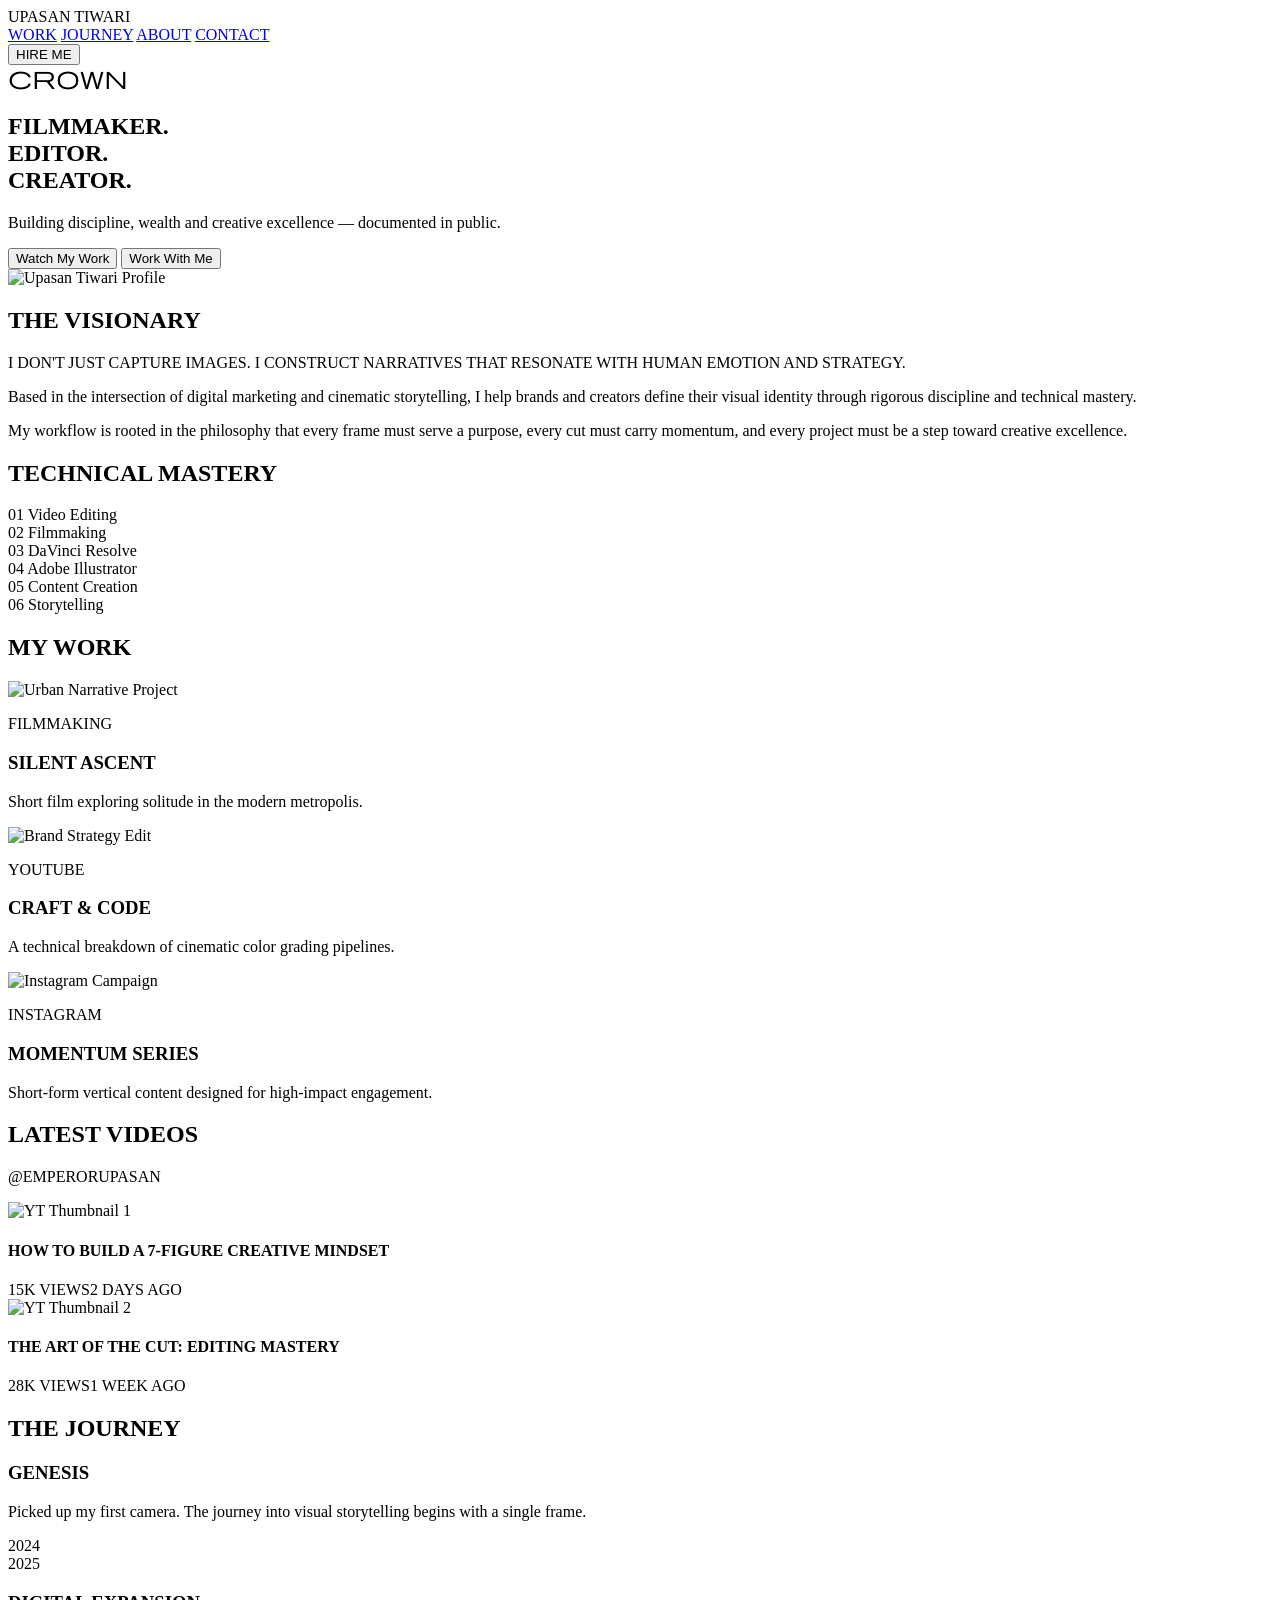
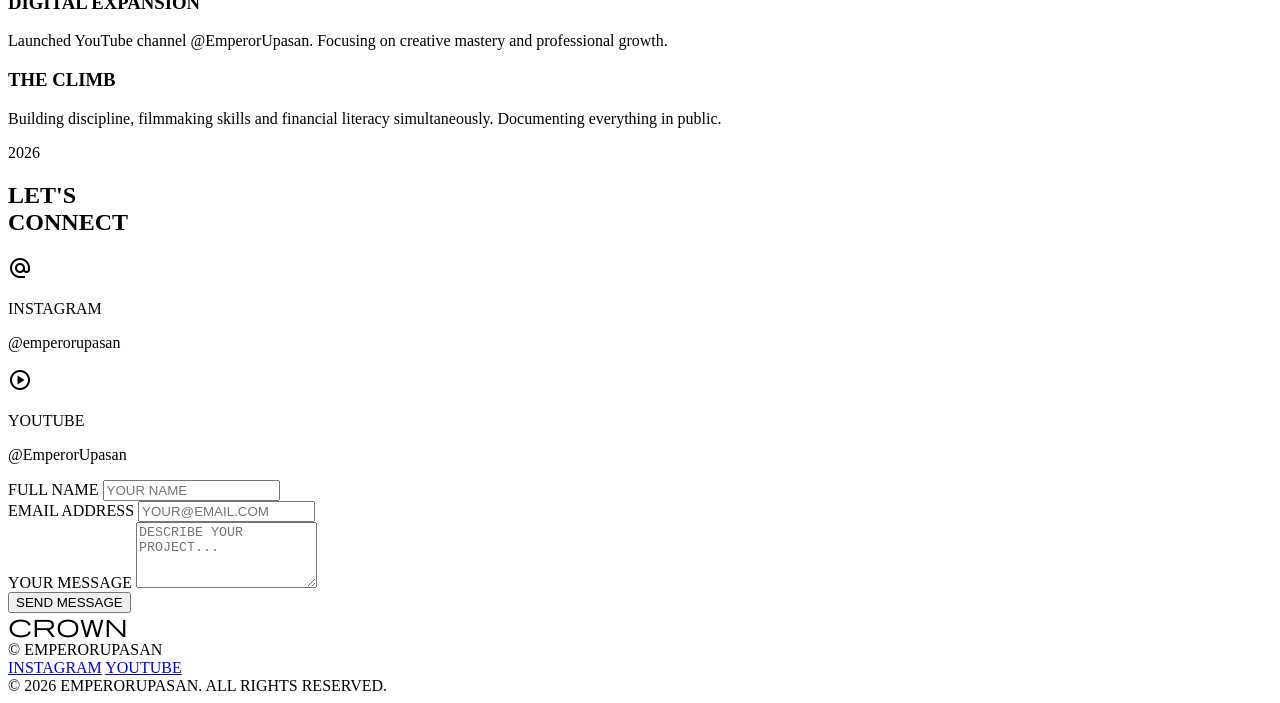
==== index.html @ 1ed73ff6 "Initial commit via Netlify" ====
<!DOCTYPE html>

<html class="dark" lang="en"><head>
<meta charset="utf-8"/>
<meta content="width=device-width, initial-scale=1.0" name="viewport"/>
<title>UPASAN TIWARI | Cinematic Auteur</title>
<script src="https://cdn.tailwindcss.com?plugins=forms,container-queries"></script>
<link href="https://fonts.googleapis.com/css2?family=Epilogue:wght@700;800;900&amp;family=Manrope:wght@300;400;500;700&amp;display=swap" rel="stylesheet"/>
<link href="https://fonts.googleapis.com/css2?family=Material+Symbols+Outlined:wght,FILL@100..700,0..1&amp;display=swap" rel="stylesheet"/>
<script id="tailwind-config">
        tailwind.config = {
          darkMode: "class",
          theme: {
            extend: {
              colors: {
                "surface-container-lowest": "#0e0e0e",
                "on-surface-variant": "#e1bfb9",
                "outline": "#a88a85",
                "tertiary-fixed": "#c0e8ff",
                "on-tertiary-container": "#d3eeff",
                "on-secondary-container": "#fe9f91",
                "background": "#131313",
                "primary-container": "#c0392b",
                "surface-tint": "#ffb4a9",
                "on-background": "#e5e2e1",
                "on-error": "#690005",
                "tertiary-container": "#007296",
                "tertiary": "#80d0f8",
                "on-tertiary-fixed-variant": "#004d66",
                "on-secondary-fixed-variant": "#763229",
                "inverse-surface": "#e5e2e1",
                "on-primary-container": "#ffe5e1",
                "on-secondary-fixed": "#3c0704",
                "on-tertiary": "#003548",
                "surface": "#131313",
                "error": "#ffb4ab",
                "surface-container-low": "#1c1b1b",
                "surface-dim": "#131313",
                "secondary-container": "#79342b",
                "on-primary-fixed-variant": "#8e130c",
                "surface-container-high": "#2a2a2a",
                "surface-variant": "#353534",
                "on-tertiary-fixed": "#001e2b",
                "on-secondary": "#591c15",
                "on-primary": "#690001",
                "outline-variant": "#59413d",
                "tertiary-fixed-dim": "#80d0f8",
                "primary-fixed": "#ffdad5",
                "inverse-primary": "#b02d21",
                "inverse-on-surface": "#313030",
                "primary-fixed-dim": "#ffb4a9",
                "primary": "#ffb4a9",
                "surface-container-highest": "#353534",
                "on-primary-fixed": "#410000",
                "surface-container": "#201f1f",
                "on-surface": "#e5e2e1",
                "error-container": "#93000a",
                "on-error-container": "#ffdad6",
                "surface-bright": "#3a3939",
                "secondary": "#ffb4a9",
                "secondary-fixed": "#ffdad5",
                "secondary-fixed-dim": "#ffb4a9"
              },
              fontFamily: {
                "headline": ["Epilogue"],
                "body": ["Manrope"],
                "label": ["Manrope"]
              },
              borderRadius: {"DEFAULT": "0px", "lg": "0px", "xl": "0px", "full": "9999px"},
            },
          },
        }
    </script>
<style>
        .material-symbols-outlined {
            font-variation-settings: 'FILL' 0, 'wght' 400, 'GRAD' 0, 'opsz' 24;
        }
        .no-scrollbar::-webkit-scrollbar { display: none; }
        .no-scrollbar { -ms-overflow-style: none; scrollbar-width: none; }
        .text-glow { text-shadow: 0 0 15px rgba(192, 57, 43, 0.4); }
    </style>
</head>
<body class="bg-surface-container-lowest text-on-surface font-body selection:bg-primary-container selection:text-white">
<nav class="fixed top-0 w-full z-50 flex justify-between items-center px-6 md:px-12 py-6 bg-[#0e0e0e]/80 backdrop-blur-md">
<div class="text-2xl font-black tracking-tighter text-white uppercase font-headline">UPASAN TIWARI</div>
<div class="hidden md:flex gap-10 items-center">
<a class="text-white text-xs font-bold uppercase tracking-widest hover:text-[#c0392b] transition-colors duration-300" href="#work">WORK</a>
<a class="text-white/60 text-xs font-bold uppercase tracking-widest hover:text-[#c0392b] transition-colors duration-300" href="#journey">JOURNEY</a>
<a class="text-white/60 text-xs font-bold uppercase tracking-widest hover:text-[#c0392b] transition-colors duration-300" href="#about">ABOUT</a>
<a class="text-white/60 text-xs font-bold uppercase tracking-widest hover:text-[#c0392b] transition-colors duration-300" href="#contact">CONTACT</a>
</div>
<button class="bg-[#c0392b] text-white px-8 py-3 text-xs font-bold uppercase tracking-widest hover:bg-[#8e130c] transition-all duration-300">
            HIRE ME
        </button>
</nav>
<main class="relative overflow-hidden">
<section class="relative min-h-screen flex flex-col justify-center items-start px-6 md:px-12 pt-24 overflow-hidden">
<div class="absolute top-1/2 right-0 -translate-y-1/2 opacity-[0.03] select-none pointer-events-none transform translate-x-1/4">
<span class="material-symbols-outlined text-[600px]" style="font-variation-settings: 'FILL' 1;">crown</span>
</div>
<div class="grid md:grid-cols-12 w-full items-center gap-12 z-10">
<div class="md:col-span-7">
<h1 class="font-headline text-6xl md:text-9xl font-black leading-none tracking-[-0.04em] mb-4">
                        FILMMAKER.<br/>EDITOR.<br/><span class="relative inline-block">CREATOR.<span class="absolute bottom-2 left-0 w-full h-3 md:h-6 bg-primary-container -z-10"></span></span>
</h1>
<p class="text-lg md:text-2xl font-light text-on-surface-variant max-w-xl mb-12 leading-relaxed">
                        Building discipline, wealth and creative excellence — documented in public.
                    </p>
<div class="flex flex-col sm:flex-row gap-6">
<button class="bg-primary-container text-white px-10 py-5 text-sm font-bold uppercase tracking-[0.2em] hover:bg-[#8e130c] transition-all duration-300">
                            Watch My Work
                        </button>
<button class="border border-white/20 text-white px-10 py-5 text-sm font-bold uppercase tracking-[0.2em] hover:bg-white hover:text-black transition-all duration-300">
                            Work With Me
                        </button>
</div>
</div>
<div class="md:col-span-5 relative aspect-[4/5] bg-surface-container-low overflow-hidden">
<img alt="Upasan Tiwari Profile" class="w-full h-full object-cover grayscale hover:grayscale-0 transition-all duration-700" src="https://lh3.googleusercontent.com/aida-public/[base64]"/>
</div>
</div>
</section>
<section class="py-32 px-6 md:px-12 bg-surface" id="about">
<div class="grid md:grid-cols-12 gap-16 md:gap-32">
<div class="md:col-span-6">
<h2 class="font-headline text-sm tracking-[0.3em] text-primary-container mb-8">THE VISIONARY</h2>
<p class="font-headline text-3xl md:text-5xl leading-tight mb-8">
                        I DON'T JUST CAPTURE IMAGES. I CONSTRUCT NARRATIVES THAT RESONATE WITH HUMAN EMOTION AND STRATEGY.
                    </p>
<div class="space-y-6 text-on-surface-variant leading-relaxed text-lg max-w-xl">
<p>Based in the intersection of digital marketing and cinematic storytelling, I help brands and creators define their visual identity through rigorous discipline and technical mastery.</p>
<p>My workflow is rooted in the philosophy that every frame must serve a purpose, every cut must carry momentum, and every project must be a step toward creative excellence.</p>
</div>
</div>
<div class="md:col-span-6 space-y-4">
<h2 class="font-headline text-sm tracking-[0.3em] text-primary-container mb-8">TECHNICAL MASTERY</h2>
<div class="grid grid-cols-1 gap-2">
<div class="flex items-center gap-6 py-6 border-b border-white/5 group">
<span class="font-headline text-2xl text-white/20 group-hover:text-primary-container transition-colors">01</span>
<span class="font-headline text-xl md:text-3xl uppercase tracking-wider group-hover:translate-x-4 transition-transform">Video Editing</span>
</div>
<div class="flex items-center gap-6 py-6 border-b border-white/5 group">
<span class="font-headline text-2xl text-white/20 group-hover:text-primary-container transition-colors">02</span>
<span class="font-headline text-xl md:text-3xl uppercase tracking-wider group-hover:translate-x-4 transition-transform">Filmmaking</span>
</div>
<div class="flex items-center gap-6 py-6 border-b border-white/5 group">
<span class="font-headline text-2xl text-white/20 group-hover:text-primary-container transition-colors">03</span>
<span class="font-headline text-xl md:text-3xl uppercase tracking-wider group-hover:translate-x-4 transition-transform">DaVinci Resolve</span>
</div>
<div class="flex items-center gap-6 py-6 border-b border-white/5 group">
<span class="font-headline text-2xl text-white/20 group-hover:text-primary-container transition-colors">04</span>
<span class="font-headline text-xl md:text-3xl uppercase tracking-wider group-hover:translate-x-4 transition-transform">Adobe Illustrator</span>
</div>
<div class="flex items-center gap-6 py-6 border-b border-white/5 group">
<span class="font-headline text-2xl text-white/20 group-hover:text-primary-container transition-colors">05</span>
<span class="font-headline text-xl md:text-3xl uppercase tracking-wider group-hover:translate-x-4 transition-transform">Content Creation</span>
</div>
<div class="flex items-center gap-6 py-6 border-b border-white/5 group">
<span class="font-headline text-2xl text-white/20 group-hover:text-primary-container transition-colors">06</span>
<span class="font-headline text-xl md:text-3xl uppercase tracking-wider group-hover:translate-x-4 transition-transform">Storytelling</span>
</div>
</div>
</div>
</div>
</section>
<section class="py-32 px-6 md:px-12 bg-surface-container-lowest" id="work">
<div class="flex justify-between items-end mb-20">
<h2 class="font-headline text-6xl md:text-8xl font-black tracking-tighter">MY WORK</h2>
</div>
<div class="grid md:grid-cols-2 lg:grid-cols-3 gap-12">
<div class="group cursor-pointer">
<div class="aspect-video bg-surface-container overflow-hidden mb-8">
<img alt="Urban Narrative Project" class="w-full h-full object-cover group-hover:scale-110 transition-transform duration-700 opacity-60 group-hover:opacity-100 grayscale group-hover:grayscale-0" src="https://lh3.googleusercontent.com/aida-public/[base64]"/>
</div>
<div class="space-y-2">
<p class="font-headline text-xs tracking-widest text-primary-container">FILMMAKING</p>
<h3 class="font-headline text-3xl group-hover:text-white transition-colors">SILENT ASCENT</h3>
<p class="text-on-surface-variant text-sm font-light">Short film exploring solitude in the modern metropolis.</p>
</div>
</div>
<div class="group cursor-pointer">
<div class="aspect-video bg-surface-container overflow-hidden mb-8">
<img alt="Brand Strategy Edit" class="w-full h-full object-cover group-hover:scale-110 transition-transform duration-700 opacity-60 group-hover:opacity-100 grayscale group-hover:grayscale-0" src="https://lh3.googleusercontent.com/aida-public/[base64]"/>
</div>
<div class="space-y-2">
<p class="font-headline text-xs tracking-widest text-primary-container">YOUTUBE</p>
<h3 class="font-headline text-3xl group-hover:text-white transition-colors">CRAFT &amp; CODE</h3>
<p class="text-on-surface-variant text-sm font-light">A technical breakdown of cinematic color grading pipelines.</p>
</div>
</div>
<div class="group cursor-pointer">
<div class="aspect-video bg-surface-container overflow-hidden mb-8">
<img alt="Instagram Campaign" class="w-full h-full object-cover group-hover:scale-110 transition-transform duration-700 opacity-60 group-hover:opacity-100 grayscale group-hover:grayscale-0" src="https://lh3.googleusercontent.com/aida-public/[base64]"/>
</div>
<div class="space-y-2">
<p class="font-headline text-xs tracking-widest text-primary-container">INSTAGRAM</p>
<h3 class="font-headline text-3xl group-hover:text-white transition-colors">MOMENTUM SERIES</h3>
<p class="text-on-surface-variant text-sm font-light">Short-form vertical content designed for high-impact engagement.</p>
</div>
</div>
</div>
</section>
<section class="py-32 px-6 md:px-12 bg-surface-container-low">
<div class="mb-16">
<h2 class="font-headline text-5xl font-black mb-4">LATEST VIDEOS</h2>
<p class="text-primary-container tracking-[0.2em] font-bold text-xs">@EMPERORUPASAN</p>
</div>
<div class="grid md:grid-cols-2 gap-8">
<div class="bg-surface-container-lowest p-8 flex flex-col md:flex-row gap-8 hover:bg-surface-container-high transition-colors group">
<div class="w-full md:w-1/2 aspect-video bg-surface overflow-hidden">
<img alt="YT Thumbnail 1" class="w-full h-full object-cover opacity-80 group-hover:opacity-100 transition-opacity" src="https://lh3.googleusercontent.com/aida-public/[base64]"/>
</div>
<div class="w-full md:w-1/2 flex flex-col justify-center">
<h4 class="font-headline text-2xl mb-4 leading-tight group-hover:text-primary-container transition-colors">HOW TO BUILD A 7-FIGURE CREATIVE MINDSET</h4>
<div class="flex items-center gap-4 text-xs font-bold text-white/40 uppercase tracking-widest">
<span>15K VIEWS</span><span class="w-1 h-1 bg-primary-container"></span><span>2 DAYS AGO</span>
</div>
</div>
</div>
<div class="bg-surface-container-lowest p-8 flex flex-col md:flex-row gap-8 hover:bg-surface-container-high transition-colors group">
<div class="w-full md:w-1/2 aspect-video bg-surface overflow-hidden">
<img alt="YT Thumbnail 2" class="w-full h-full object-cover opacity-80 group-hover:opacity-100 transition-opacity" src="https://lh3.googleusercontent.com/aida-public/[base64]"/>
</div>
<div class="w-full md:w-1/2 flex flex-col justify-center">
<h4 class="font-headline text-2xl mb-4 leading-tight group-hover:text-primary-container transition-colors">THE ART OF THE CUT: EDITING MASTERY</h4>
<div class="flex items-center gap-4 text-xs font-bold text-white/40 uppercase tracking-widest">
<span>28K VIEWS</span><span class="w-1 h-1 bg-primary-container"></span><span>1 WEEK AGO</span>
</div>
</div>
</div>
</div>
</section>
<section class="py-32 px-6 md:px-12 bg-surface" id="journey">
<h2 class="font-headline text-5xl md:text-7xl font-black mb-24 text-center">THE JOURNEY</h2>
<div class="relative max-w-4xl mx-auto">
<div class="absolute left-1/2 top-0 bottom-0 w-px bg-white/10 hidden md:block"></div>
<div class="space-y-32">
<div class="relative flex flex-col md:flex-row items-center md:justify-between w-full">
<div class="md:w-[45%] text-right hidden md:block">
<h3 class="font-headline text-3xl mb-2">GENESIS</h3>
<p class="text-on-surface-variant text-sm">Picked up my first camera. The journey into visual storytelling begins with a single frame.</p>
</div>
<div class="z-10 w-4 h-4 bg-primary-container md:absolute md:left-1/2 md:-translate-x-1/2 mb-8 md:mb-0"></div>
<div class="md:w-[45%]">
<span class="font-headline text-6xl text-white/10 block">2024</span>
</div>
</div>
<div class="relative flex flex-col md:flex-row items-center md:justify-between w-full">
<div class="md:w-[45%] text-right">
<span class="font-headline text-6xl text-white/10 block">2025</span>
</div>
<div class="z-10 w-4 h-4 bg-primary-container md:absolute md:left-1/2 md:-translate-x-1/2 mb-8 md:mb-0"></div>
<div class="md:w-[45%] hidden md:block">
<h3 class="font-headline text-3xl mb-2">DIGITAL EXPANSION</h3>
<p class="text-on-surface-variant text-sm">Launched YouTube channel @EmperorUpasan. Focusing on creative mastery and professional growth.</p>
</div>
</div>
<div class="relative flex flex-col md:flex-row items-center md:justify-between w-full">
<div class="md:w-[45%] text-right hidden md:block">
<h3 class="font-headline text-3xl mb-2">THE CLIMB</h3>
<p class="text-on-surface-variant text-sm">Building discipline, filmmaking skills and financial literacy simultaneously. Documenting everything in public.</p>
</div>
<div class="z-10 w-4 h-4 bg-primary-container md:absolute md:left-1/2 md:-translate-x-1/2 mb-8 md:mb-0"></div>
<div class="md:w-[45%]">
<span class="font-headline text-6xl text-white/10 block">2026</span>
</div>
</div>
</div>
</div>
</section>
<section class="py-32 px-6 md:px-12 bg-surface-container-lowest" id="contact">
<div class="grid md:grid-cols-2 gap-24 items-start">
<div>
<h2 class="font-headline text-5xl md:text-7xl font-black mb-12">LET'S<br/>CONNECT</h2>
<div class="space-y-8">
<div class="flex items-center gap-6">
<span class="material-symbols-outlined text-primary-container text-4xl">alternate_email</span>
<div>
<p class="text-xs font-bold text-white/40 uppercase tracking-[0.2em]">INSTAGRAM</p>
<p class="text-xl font-headline">@emperorupasan</p>
</div>
</div>
<div class="flex items-center gap-6">
<span class="material-symbols-outlined text-primary-container text-4xl">play_circle</span>
<div>
<p class="text-xs font-bold text-white/40 uppercase tracking-[0.2em]">YOUTUBE</p>
<p class="text-xl font-headline">@EmperorUpasan</p>
</div>
</div>
</div>
</div>
<div class="bg-surface-container-low p-12">
<form class="space-y-12">
<div class="group">
<label class="block text-xs font-bold text-white/40 uppercase tracking-[0.3em] mb-4">FULL NAME</label>
<input class="w-full bg-transparent border-0 border-b border-outline-variant focus:ring-0 focus:border-primary-container transition-all py-2 placeholder-white/10 text-xl font-headline" placeholder="YOUR NAME" type="text"/>
</div>
<div class="group">
<label class="block text-xs font-bold text-white/40 uppercase tracking-[0.3em] mb-4">EMAIL ADDRESS</label>
<input class="w-full bg-transparent border-0 border-b border-outline-variant focus:ring-0 focus:border-primary-container transition-all py-2 placeholder-white/10 text-xl font-headline" placeholder="YOUR@EMAIL.COM" type="email"/>
</div>
<div class="group">
<label class="block text-xs font-bold text-white/40 uppercase tracking-[0.3em] mb-4">YOUR MESSAGE</label>
<textarea class="w-full bg-transparent border-0 border-b border-outline-variant focus:ring-0 focus:border-primary-container transition-all py-2 placeholder-white/10 text-xl font-headline resize-none" placeholder="DESCRIBE YOUR PROJECT..." rows="4"></textarea>
</div>
<button class="w-full bg-primary-container text-white py-6 text-sm font-bold uppercase tracking-[0.3em] hover:bg-[#8e130c] transition-all">
                            SEND MESSAGE
                        </button>
</form>
</div>
</div>
</section>
</main>
<footer class="w-full py-16 px-6 md:px-12 flex flex-col md:flex-row justify-between items-center gap-8 bg-[#0e0e0e] border-t border-white/5">
<div class="flex items-center gap-3">
<span class="material-symbols-outlined text-white" style="font-variation-settings: 'FILL' 1;">crown</span>
<div class="text-lg font-bold text-white font-headline">© EMPERORUPASAN</div>
</div>
<div class="flex gap-10">
<a class="text-white/40 text-xs font-bold uppercase tracking-[10%] hover:text-[#c0392b] transition-all duration-300" href="https://instagram.com/emperorupasan">INSTAGRAM</a>
<a class="text-white/40 text-xs font-bold uppercase tracking-[10%] hover:text-[#c0392b] transition-all duration-300" href="https://youtube.com/@EmperorUpasan">YOUTUBE</a>
</div>
<div class="text-white/20 text-[10px] uppercase tracking-[0.3em] font-medium text-center md:text-right">
            © 2026 EMPERORUPASAN. ALL RIGHTS RESERVED.
        </div>
</footer>
</body></html>
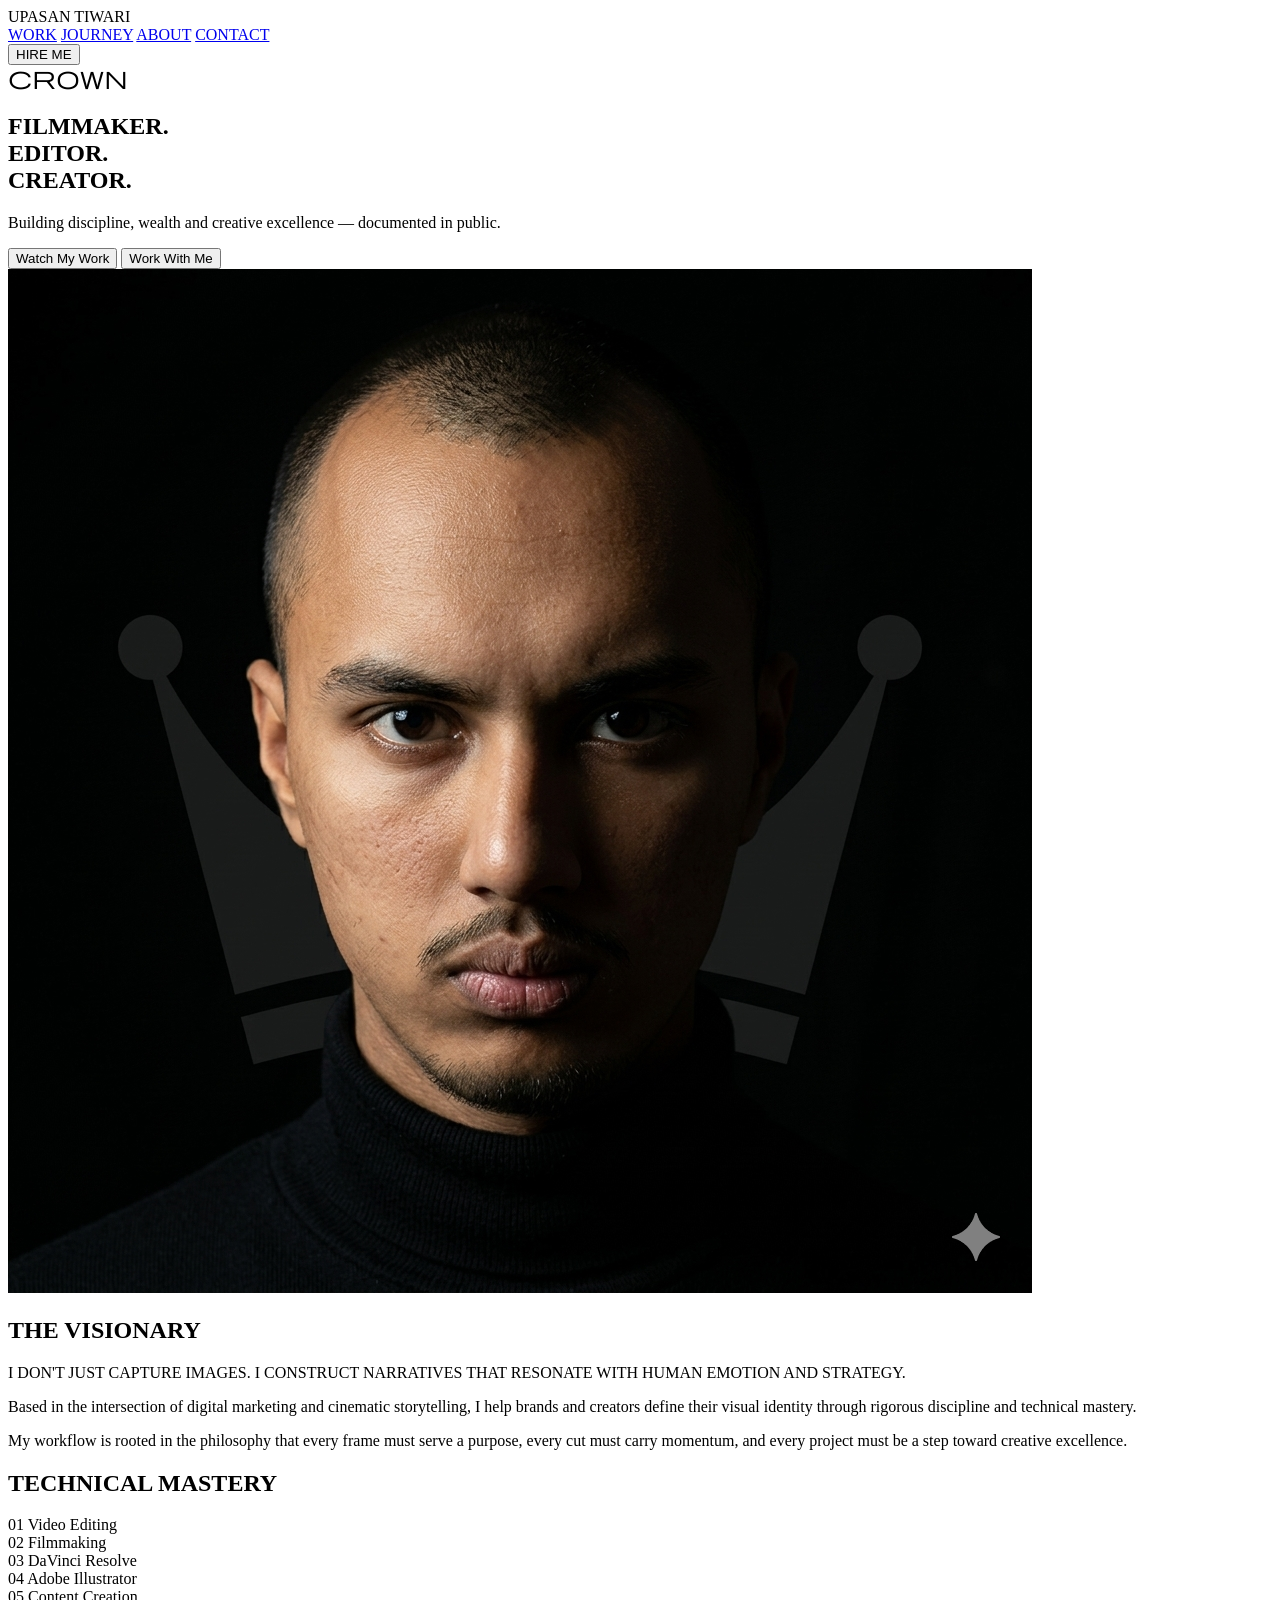
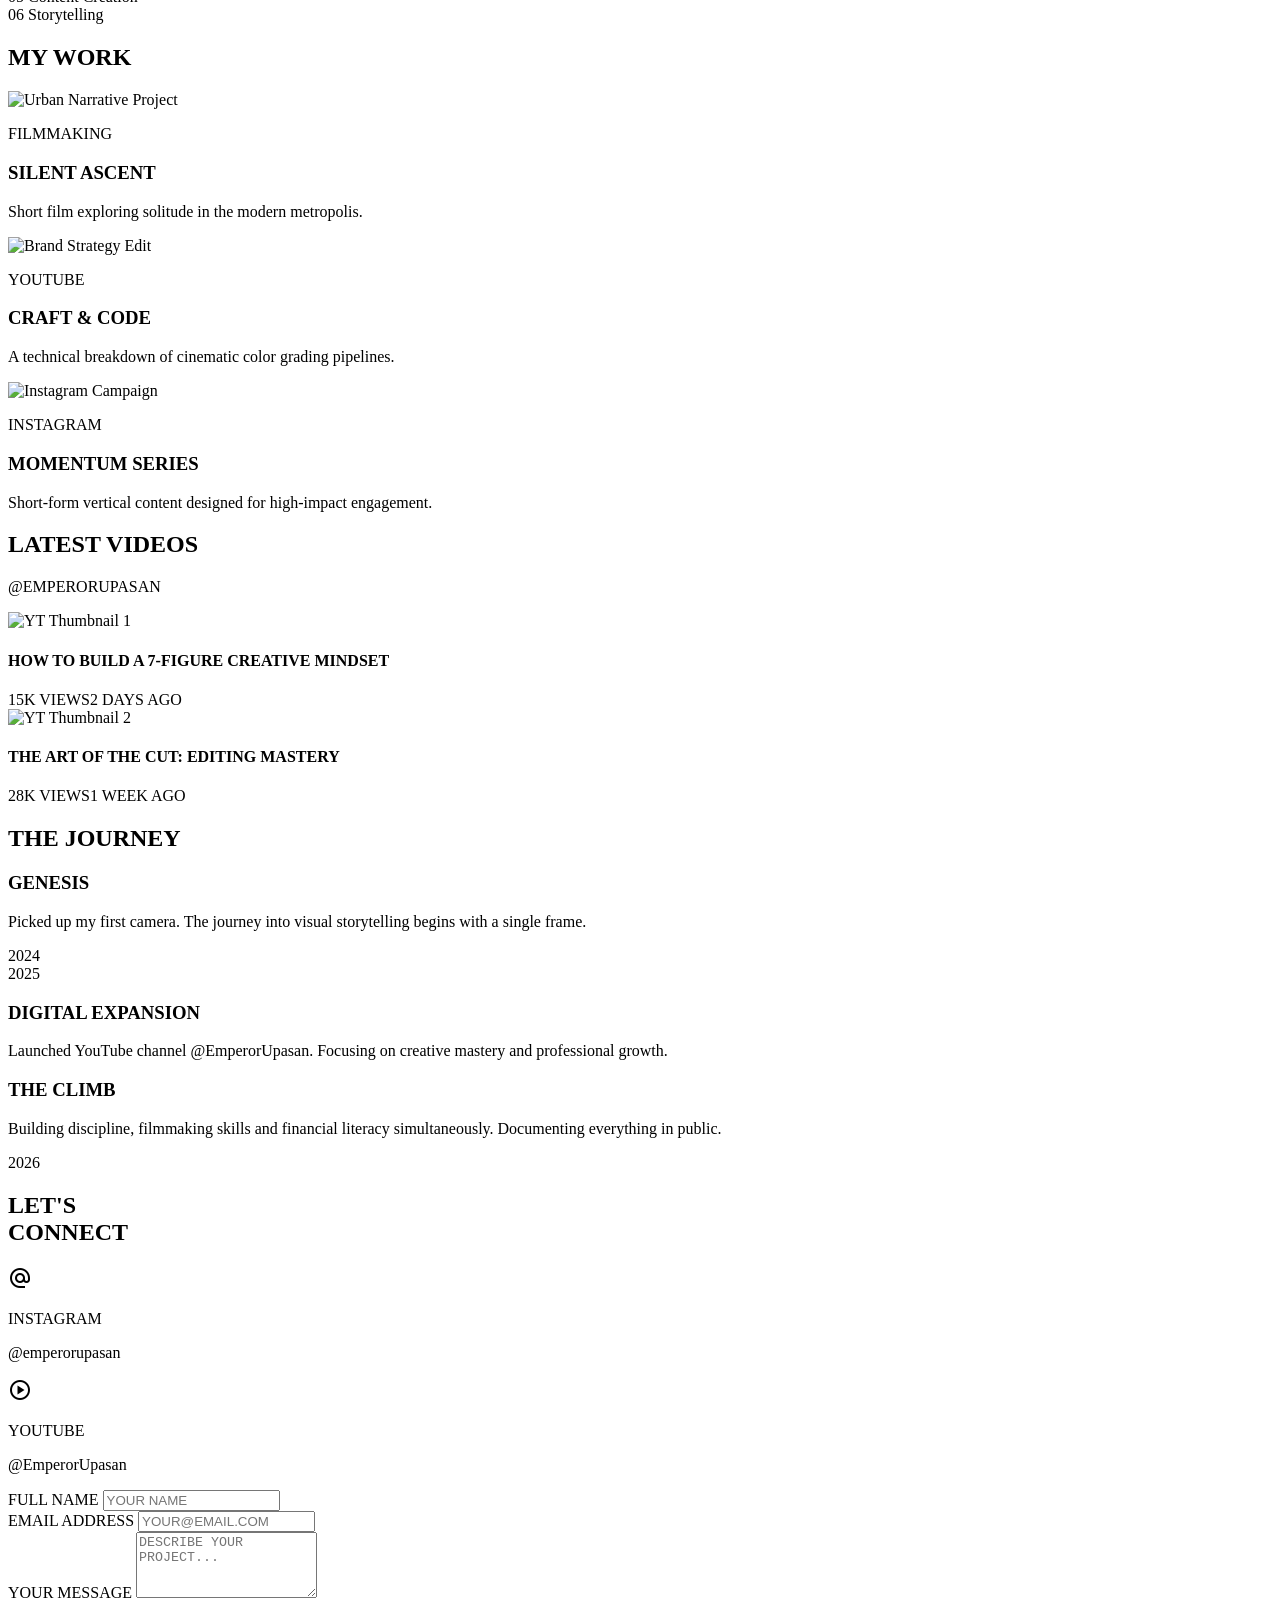
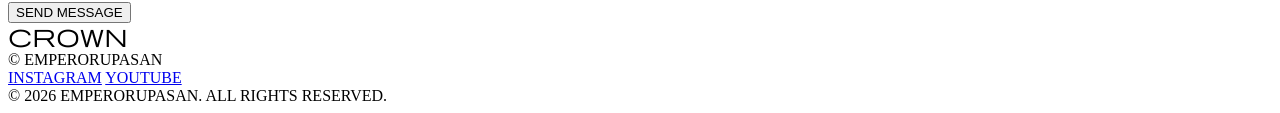
==== commit f8be571e: "Update profile image source in index.html Replaced profile image source with a local file." ====
--- a/index.html
+++ b/index.html
@@ -3,7 +3,7 @@
 <html class="dark" lang="en"><head>
 <meta charset="utf-8"/>
 <meta content="width=device-width, initial-scale=1.0" name="viewport"/>
-<title>UPASAN TIWARI | Cinematic Auteur</title>
+<title>Emperor Upasan</title>
 <script src="https://cdn.tailwindcss.com?plugins=forms,container-queries"></script>
 <link href="https://fonts.googleapis.com/css2?family=Epilogue:wght@700;800;900&amp;family=Manrope:wght@300;400;500;700&amp;display=swap" rel="stylesheet"/>
 <link href="https://fonts.googleapis.com/css2?family=Material+Symbols+Outlined:wght,FILL@100..700,0..1&amp;display=swap" rel="stylesheet"/>
@@ -116,7 +116,7 @@
 </div>
 </div>
 <div class="md:col-span-5 relative aspect-[4/5] bg-surface-container-low overflow-hidden">
-<img alt="Upasan Tiwari Profile" class="w-full h-full object-cover grayscale hover:grayscale-0 transition-all duration-700" src="https://lh3.googleusercontent.com/aida-public/[base64]"/>
+<img alt="Upasan Tiwari Profile" class="w-full h-full object-cover grayscale hover:grayscale-0 transition-all duration-700" src="Lastest PFP.png"/>
 </div>
 </div>
 </section>
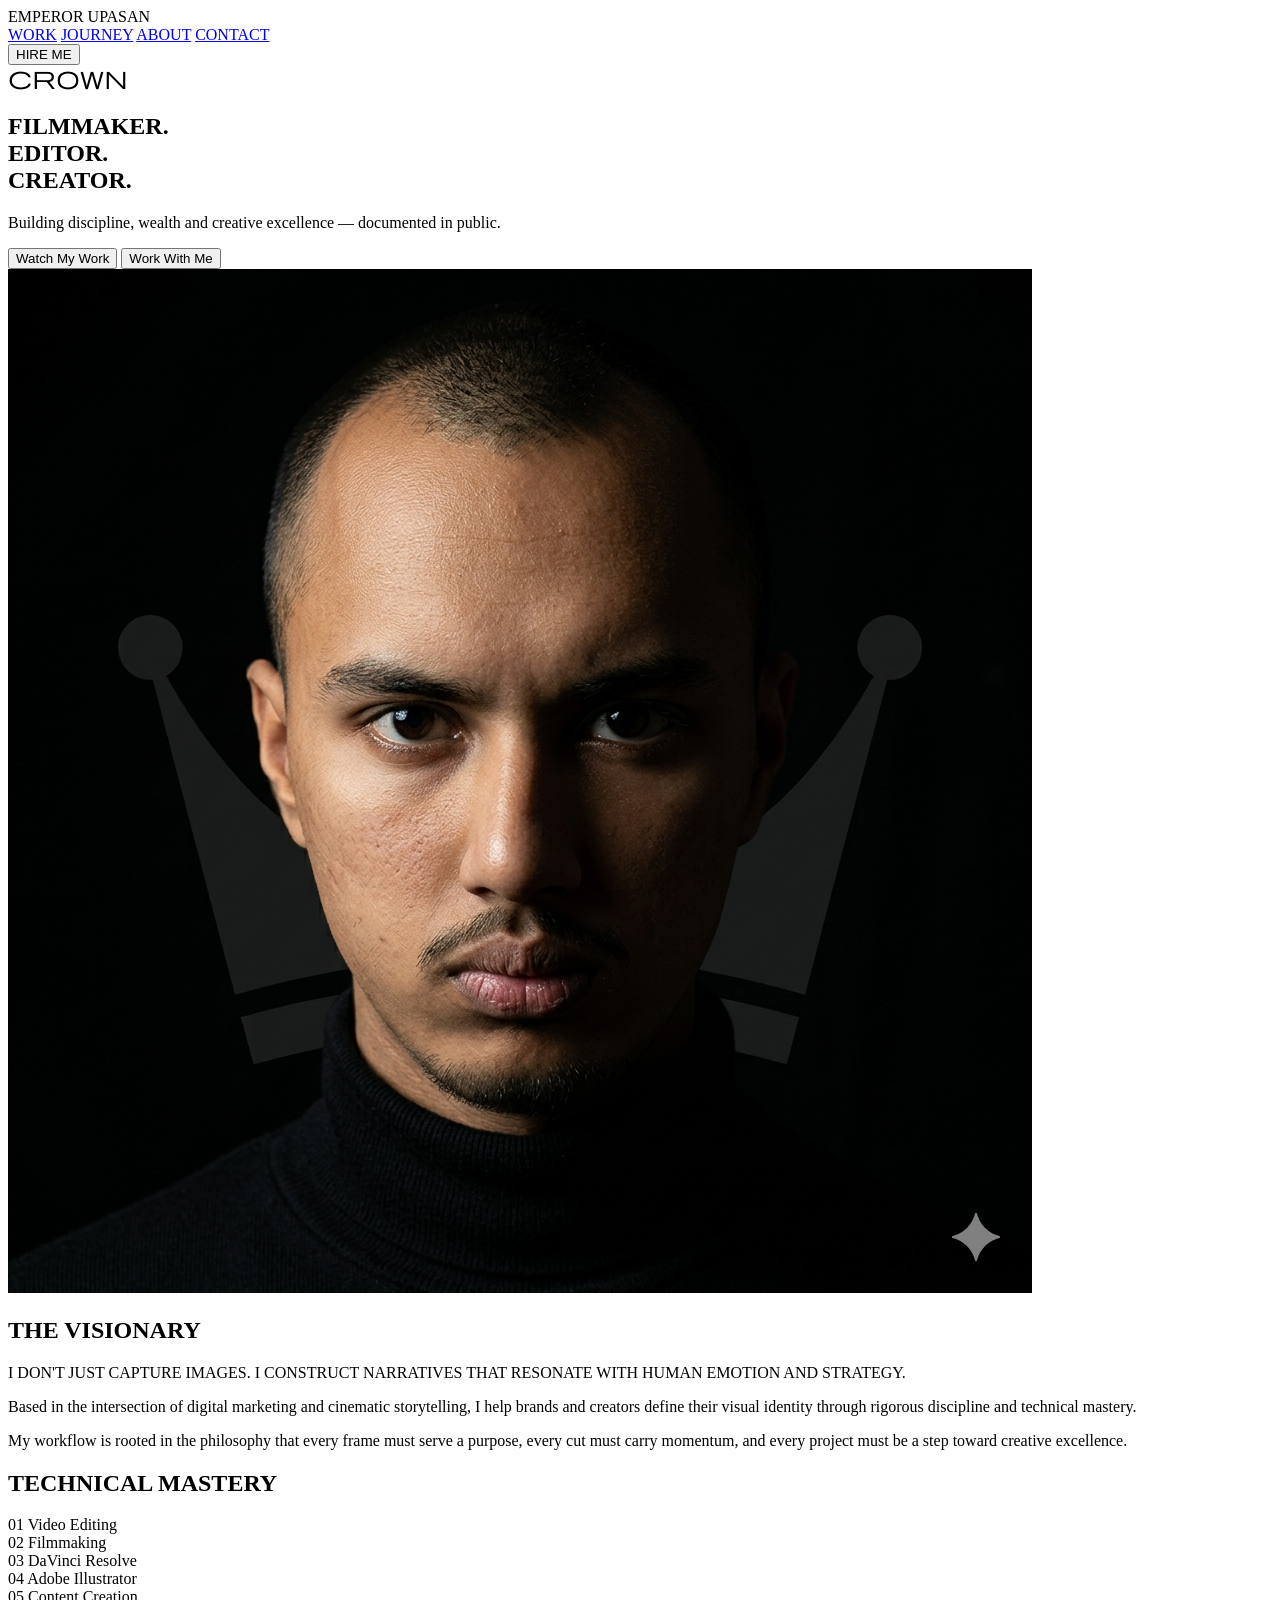
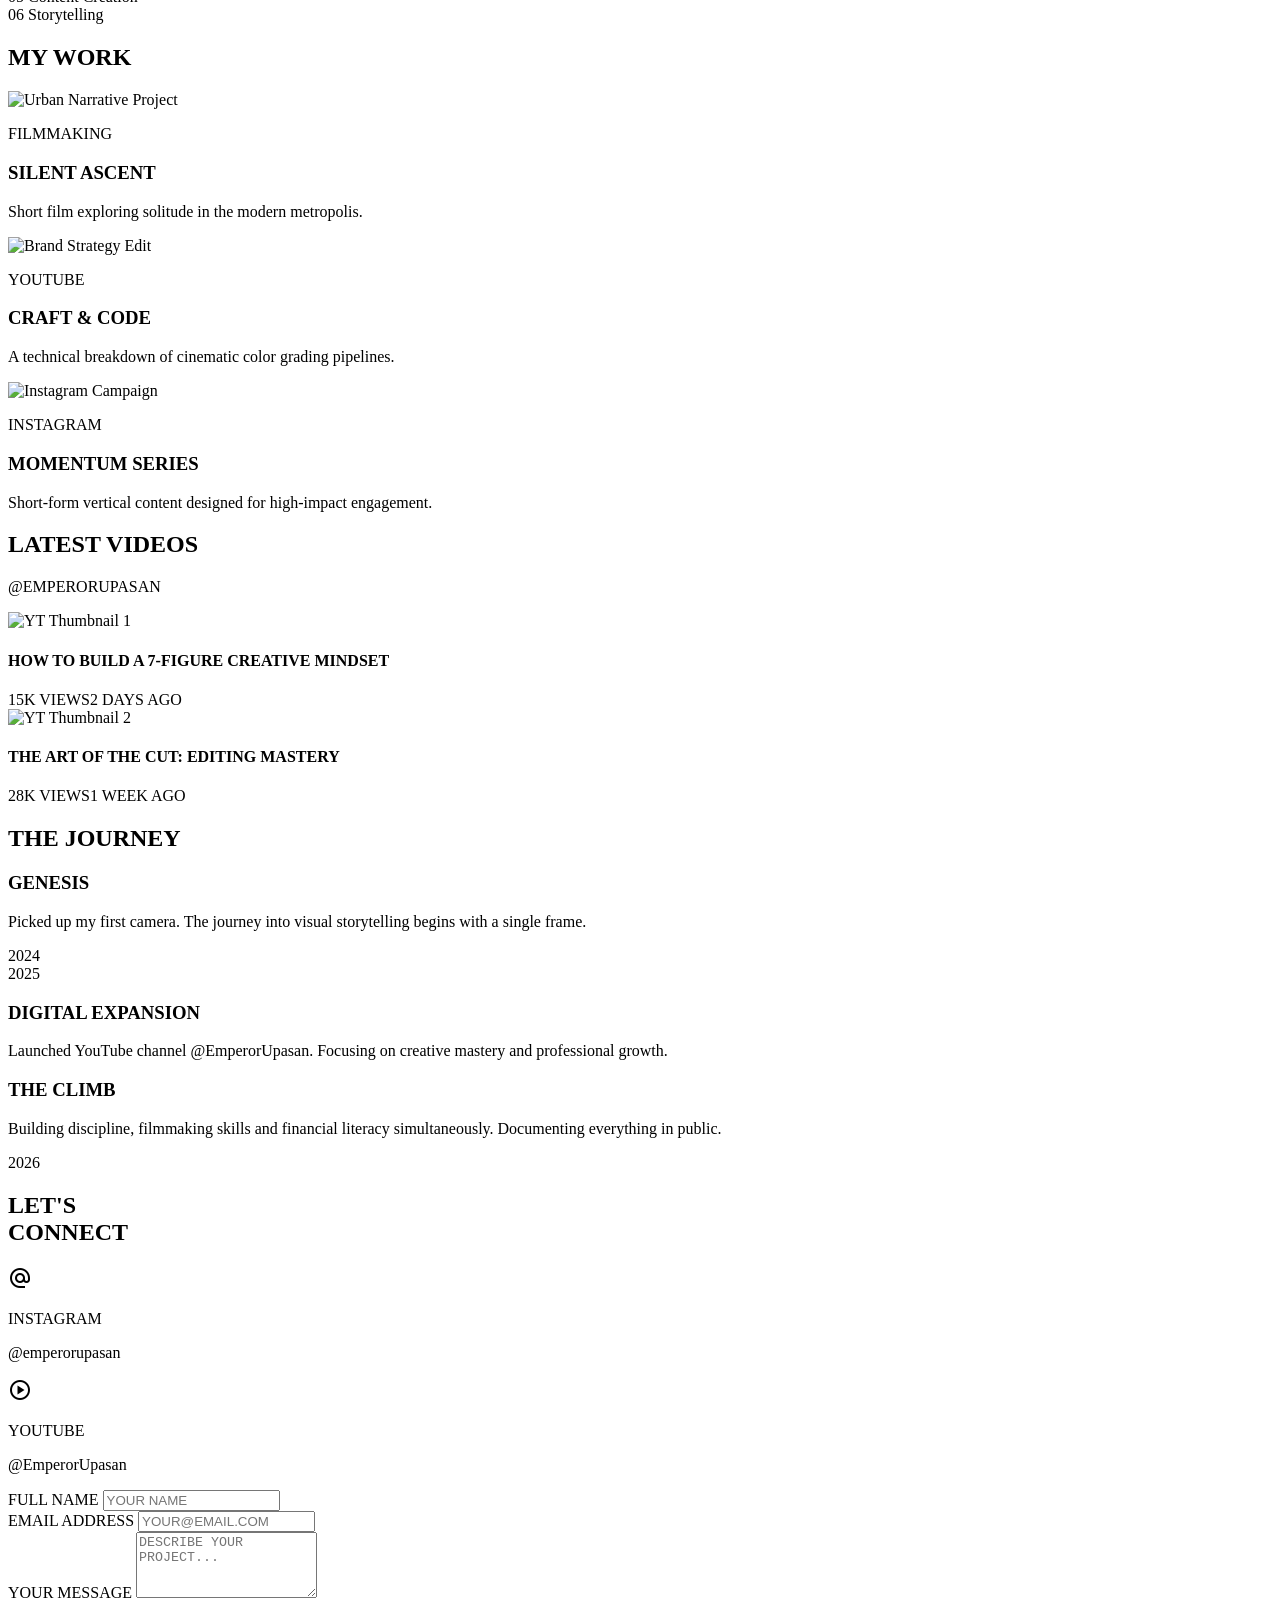
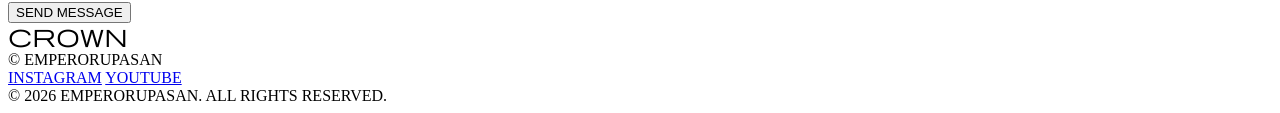
==== commit 3f8b8176: "Update button text and add href attributes" ====
--- a/index.html
+++ b/index.html
@@ -82,14 +82,14 @@
 </head>
 <body class="bg-surface-container-lowest text-on-surface font-body selection:bg-primary-container selection:text-white">
 <nav class="fixed top-0 w-full z-50 flex justify-between items-center px-6 md:px-12 py-6 bg-[#0e0e0e]/80 backdrop-blur-md">
-<div class="text-2xl font-black tracking-tighter text-white uppercase font-headline">UPASAN TIWARI</div>
+<div class="text-2xl font-black tracking-tighter text-white uppercase font-headline">EMPEROR UPASAN</div>
 <div class="hidden md:flex gap-10 items-center">
 <a class="text-white text-xs font-bold uppercase tracking-widest hover:text-[#c0392b] transition-colors duration-300" href="#work">WORK</a>
 <a class="text-white/60 text-xs font-bold uppercase tracking-widest hover:text-[#c0392b] transition-colors duration-300" href="#journey">JOURNEY</a>
 <a class="text-white/60 text-xs font-bold uppercase tracking-widest hover:text-[#c0392b] transition-colors duration-300" href="#about">ABOUT</a>
 <a class="text-white/60 text-xs font-bold uppercase tracking-widest hover:text-[#c0392b] transition-colors duration-300" href="#contact">CONTACT</a>
 </div>
-<button class="bg-[#c0392b] text-white px-8 py-3 text-xs font-bold uppercase tracking-widest hover:bg-[#8e130c] transition-all duration-300">
+<button class="bg-[#c0392b] text-white px-8 py-3 text-xs font-bold uppercase tracking-widest hover:bg-[#8e130c] transition-all duration-300" href="#contact">
             HIRE ME
         </button>
 </nav>
@@ -107,10 +107,10 @@
                         Building discipline, wealth and creative excellence — documented in public.
                     </p>
 <div class="flex flex-col sm:flex-row gap-6">
-<button class="bg-primary-container text-white px-10 py-5 text-sm font-bold uppercase tracking-[0.2em] hover:bg-[#8e130c] transition-all duration-300">
+<button class="bg-primary-container text-white px-10 py-5 text-sm font-bold uppercase tracking-[0.2em] hover:bg-[#8e130c] transition-all duration-300" href="#work">
                             Watch My Work
                         </button>
-<button class="border border-white/20 text-white px-10 py-5 text-sm font-bold uppercase tracking-[0.2em] hover:bg-white hover:text-black transition-all duration-300">
+<button class="border border-white/20 text-white px-10 py-5 text-sm font-bold uppercase tracking-[0.2em] hover:bg-white hover:text-black transition-all duration-300" href="#contact">
                             Work With Me
                         </button>
 </div>
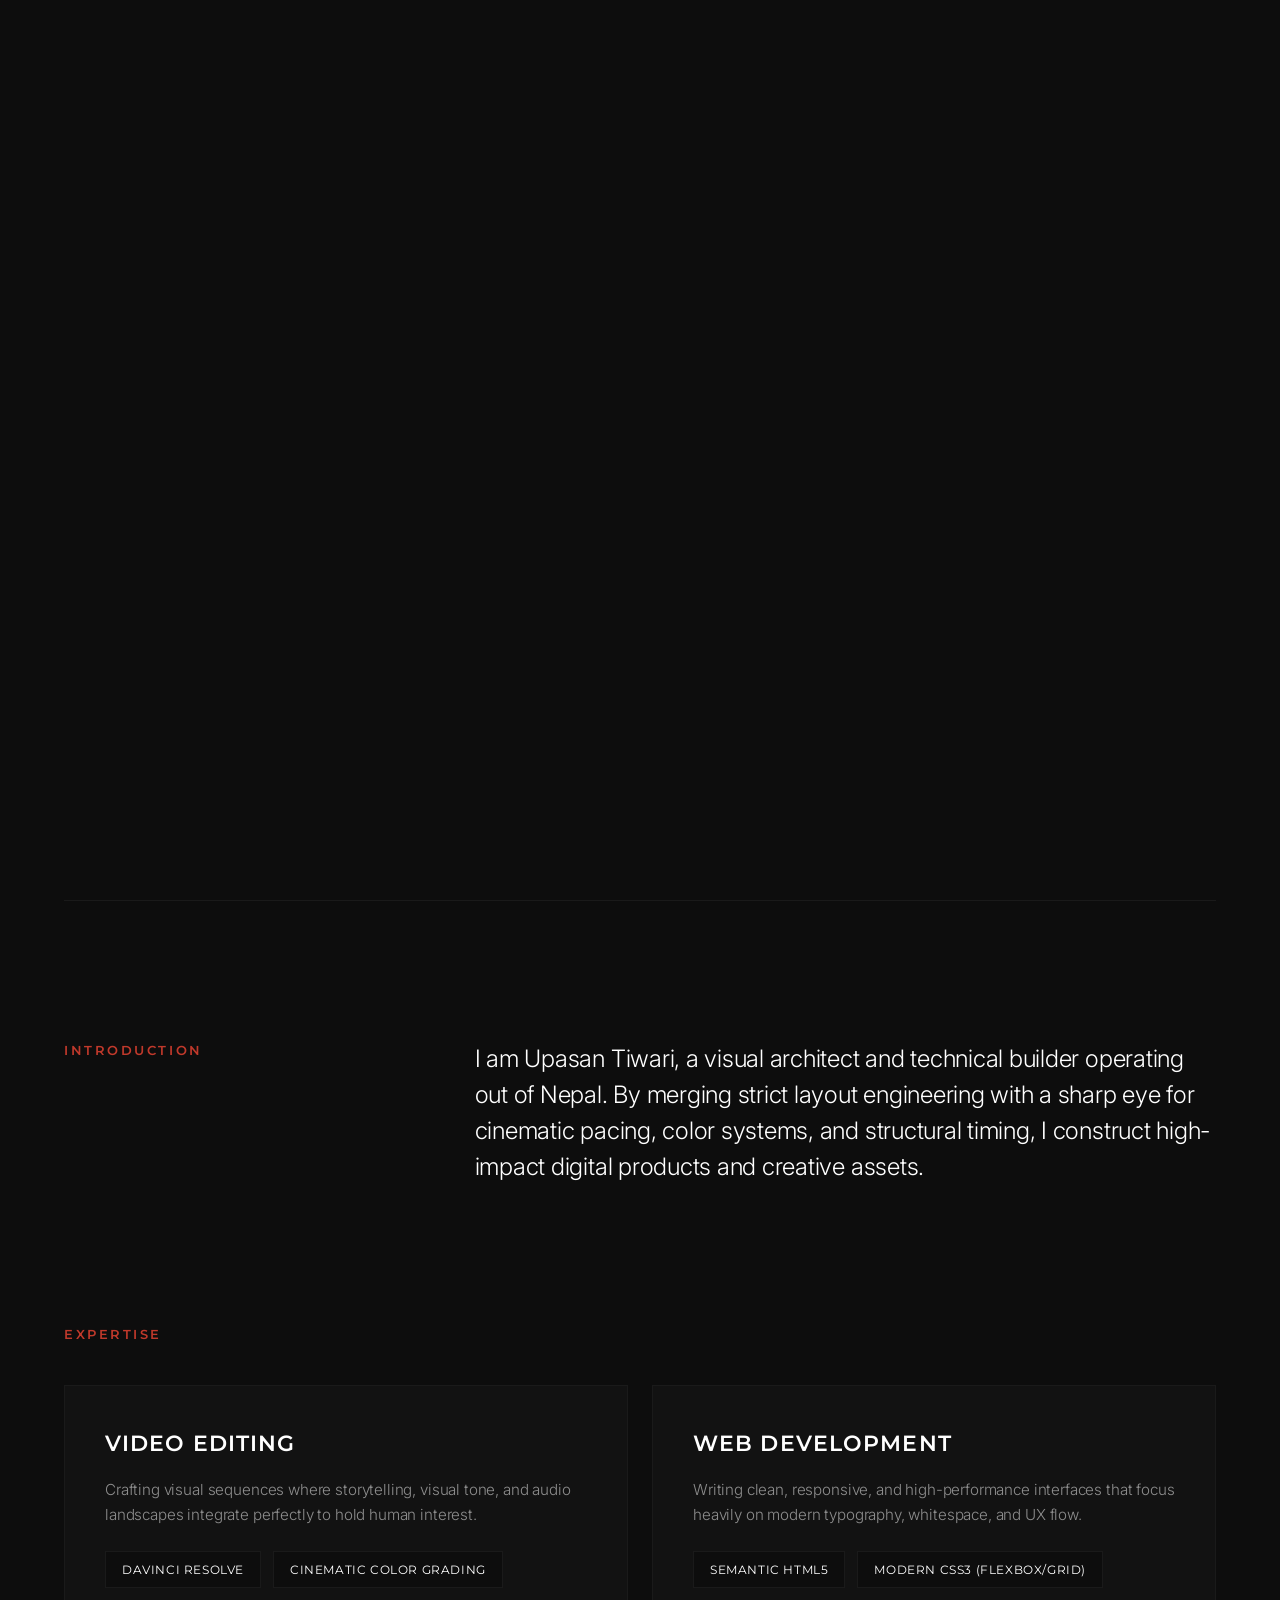
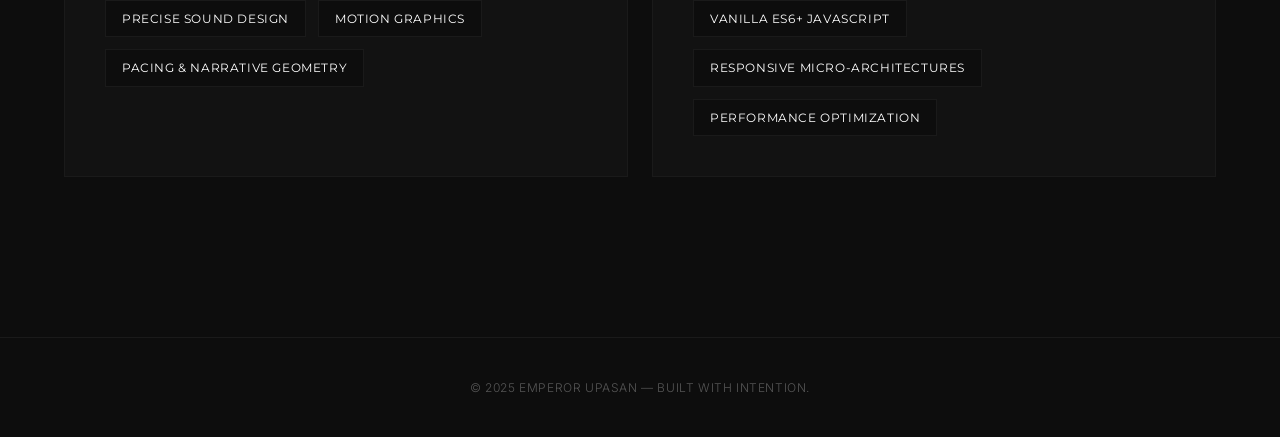
==== commit 1323f2fd: "Complete Website" ====
--- a/index.html
+++ b/index.html
@@ -1,327 +1,143 @@
 <!DOCTYPE html>
+<html lang="en">
+<head>
+  <meta charset="UTF-8">
+  <meta name="viewport" content="width=device-width, initial-scale=1.0">
+  <title>Emperor Upasan — Editor. Developer. Builder.</title>
+  <meta name="description" content="Personal portfolio of Upasan Tiwari (Emperor Upasan). High-end cinematic video editing, custom storytelling, and lightweight creative web development based in Nepal.">
+  
+  <!-- Open Graph Meta Tags -->
+  <meta property="og:title" content="Emperor Upasan — Editor. Developer. Builder.">
+  <meta property="og:description" content="High-end cinematic video editing, custom storytelling, and lightweight creative web development based in Nepal.">
+  <meta property="og:type" content="website">
+  <meta property="og:url" content="https://upasantiwari.com.np">
+  
+  <!-- Inline Crown SVG Favicon -->
+  <link rel="icon" type="image/svg+xml" href="data:image/svg+xml,%3Csvg xmlns='http://www.w3.org/2000/svg' viewBox='0 0 24 24' fill='%23C0392B'%3E%3Cpath d='M2 4l3 5 7-6 7 6 3-5v16H2V4z'/%3E%3C/svg%3E">
+  
+  <!-- Google Fonts Connection -->
+  <link rel="preconnect" href="https://fonts.googleapis.com">
+  <link rel="preconnect" href="https://fonts.gstatic.com" crossorigin>
+  <link href="https://fonts.googleapis.com/css2?family=Bebas+Neue&family=Inter:wght@300;400;600&family=Montserrat:wght@400;500;700&display=swap" rel="stylesheet">
+  
+  <!-- CSS Link -->
+  <link rel="stylesheet" href="style.css">
+</head>
+<body>
 
-<html class="dark" lang="en"><head>
-<meta charset="utf-8"/>
-<meta content="width=device-width, initial-scale=1.0" name="viewport"/>
-<title>Emperor Upasan</title>
-<script src="https://cdn.tailwindcss.com?plugins=forms,container-queries"></script>
-<link href="https://fonts.googleapis.com/css2?family=Epilogue:wght@700;800;900&amp;family=Manrope:wght@300;400;500;700&amp;display=swap" rel="stylesheet"/>
-<link href="https://fonts.googleapis.com/css2?family=Material+Symbols+Outlined:wght,FILL@100..700,0..1&amp;display=swap" rel="stylesheet"/>
-<script id="tailwind-config">
-        tailwind.config = {
-          darkMode: "class",
-          theme: {
-            extend: {
-              colors: {
-                "surface-container-lowest": "#0e0e0e",
-                "on-surface-variant": "#e1bfb9",
-                "outline": "#a88a85",
-                "tertiary-fixed": "#c0e8ff",
-                "on-tertiary-container": "#d3eeff",
-                "on-secondary-container": "#fe9f91",
-                "background": "#131313",
-                "primary-container": "#c0392b",
-                "surface-tint": "#ffb4a9",
-                "on-background": "#e5e2e1",
-                "on-error": "#690005",
-                "tertiary-container": "#007296",
-                "tertiary": "#80d0f8",
-                "on-tertiary-fixed-variant": "#004d66",
-                "on-secondary-fixed-variant": "#763229",
-                "inverse-surface": "#e5e2e1",
-                "on-primary-container": "#ffe5e1",
-                "on-secondary-fixed": "#3c0704",
-                "on-tertiary": "#003548",
-                "surface": "#131313",
-                "error": "#ffb4ab",
-                "surface-container-low": "#1c1b1b",
-                "surface-dim": "#131313",
-                "secondary-container": "#79342b",
-                "on-primary-fixed-variant": "#8e130c",
-                "surface-container-high": "#2a2a2a",
-                "surface-variant": "#353534",
-                "on-tertiary-fixed": "#001e2b",
-                "on-secondary": "#591c15",
-                "on-primary": "#690001",
-                "outline-variant": "#59413d",
-                "tertiary-fixed-dim": "#80d0f8",
-                "primary-fixed": "#ffdad5",
-                "inverse-primary": "#b02d21",
-                "inverse-on-surface": "#313030",
-                "primary-fixed-dim": "#ffb4a9",
-                "primary": "#ffb4a9",
-                "surface-container-highest": "#353534",
-                "on-primary-fixed": "#410000",
-                "surface-container": "#201f1f",
-                "on-surface": "#e5e2e1",
-                "error-container": "#93000a",
-                "on-error-container": "#ffdad6",
-                "surface-bright": "#3a3939",
-                "secondary": "#ffb4a9",
-                "secondary-fixed": "#ffdad5",
-                "secondary-fixed-dim": "#ffb4a9"
-              },
-              fontFamily: {
-                "headline": ["Epilogue"],
-                "body": ["Manrope"],
-                "label": ["Manrope"]
-              },
-              borderRadius: {"DEFAULT": "0px", "lg": "0px", "xl": "0px", "full": "9999px"},
-            },
-          },
-        }
-    </script>
-<style>
-        .material-symbols-outlined {
-            font-variation-settings: 'FILL' 0, 'wght' 400, 'GRAD' 0, 'opsz' 24;
-        }
-        .no-scrollbar::-webkit-scrollbar { display: none; }
-        .no-scrollbar { -ms-overflow-style: none; scrollbar-width: none; }
-        .text-glow { text-shadow: 0 0 15px rgba(192, 57, 43, 0.4); }
-    </style>
-</head>
-<body class="bg-surface-container-lowest text-on-surface font-body selection:bg-primary-container selection:text-white">
-<nav class="fixed top-0 w-full z-50 flex justify-between items-center px-6 md:px-12 py-6 bg-[#0e0e0e]/80 backdrop-blur-md">
-<div class="text-2xl font-black tracking-tighter text-white uppercase font-headline">EMPEROR UPASAN</div>
-<div class="hidden md:flex gap-10 items-center">
-<a class="text-white text-xs font-bold uppercase tracking-widest hover:text-[#c0392b] transition-colors duration-300" href="#work">WORK</a>
-<a class="text-white/60 text-xs font-bold uppercase tracking-widest hover:text-[#c0392b] transition-colors duration-300" href="#journey">JOURNEY</a>
-<a class="text-white/60 text-xs font-bold uppercase tracking-widest hover:text-[#c0392b] transition-colors duration-300" href="#about">ABOUT</a>
-<a class="text-white/60 text-xs font-bold uppercase tracking-widest hover:text-[#c0392b] transition-colors duration-300" href="#contact">CONTACT</a>
-</div>
-<button class="bg-[#c0392b] text-white px-8 py-3 text-xs font-bold uppercase tracking-widest hover:bg-[#8e130c] transition-all duration-300" href="#contact">
-            HIRE ME
+  <!-- Custom Cursor Elements -->
+  <div class="custom-cursor-dot" id="cursor-dot"></div>
+  <div class="custom-cursor-ring" id="cursor-ring"></div>
+
+  <!-- Loading Intro Screen Overlay -->
+  <div class="loading-screen" id="loading-screen">
+    <h1 class="loader-logo">Emperor Upasan</h1>
+  </div>
+
+  <!-- Main Website Wrapper -->
+  <div class="page-transition-wrapper fade-in" id="page-wrapper">
+    
+    <!-- Fixed Navigation Header -->
+    <header class="navbar">
+      <div class="nav-container">
+        <a href="index.html" class="logo-link">
+          <span class="logo">EU</span>
+        </a>
+        <nav class="desktop-nav">
+          <a href="index.html" class="nav-link active">Home</a>
+          <a href="work.html" class="nav-link">Work</a>
+          <a href="about.html" class="nav-link">About</a>
+        </nav>
+        <button class="burger-menu-btn" aria-label="Toggle Menu" id="burger-btn">
+          <span class="burger-bar"></span>
+          <span class="burger-bar"></span>
         </button>
-</nav>
-<main class="relative overflow-hidden">
-<section class="relative min-h-screen flex flex-col justify-center items-start px-6 md:px-12 pt-24 overflow-hidden">
-<div class="absolute top-1/2 right-0 -translate-y-1/2 opacity-[0.03] select-none pointer-events-none transform translate-x-1/4">
-<span class="material-symbols-outlined text-[600px]" style="font-variation-settings: 'FILL' 1;">crown</span>
-</div>
-<div class="grid md:grid-cols-12 w-full items-center gap-12 z-10">
-<div class="md:col-span-7">
-<h1 class="font-headline text-6xl md:text-9xl font-black leading-none tracking-[-0.04em] mb-4">
-                        FILMMAKER.<br/>EDITOR.<br/><span class="relative inline-block">CREATOR.<span class="absolute bottom-2 left-0 w-full h-3 md:h-6 bg-primary-container -z-10"></span></span>
-</h1>
-<p class="text-lg md:text-2xl font-light text-on-surface-variant max-w-xl mb-12 leading-relaxed">
-                        Building discipline, wealth and creative excellence — documented in public.
-                    </p>
-<div class="flex flex-col sm:flex-row gap-6">
-<button class="bg-primary-container text-white px-10 py-5 text-sm font-bold uppercase tracking-[0.2em] hover:bg-[#8e130c] transition-all duration-300" href="#work">
-                            Watch My Work
-                        </button>
-<button class="border border-white/20 text-white px-10 py-5 text-sm font-bold uppercase tracking-[0.2em] hover:bg-white hover:text-black transition-all duration-300" href="#contact">
-                            Work With Me
-                        </button>
-</div>
-</div>
-<div class="md:col-span-5 relative aspect-[4/5] bg-surface-container-low overflow-hidden">
-<img alt="Upasan Tiwari Profile" class="w-full h-full object-cover grayscale hover:grayscale-0 transition-all duration-700" src="Lastest PFP.png"/>
-</div>
-</div>
-</section>
-<section class="py-32 px-6 md:px-12 bg-surface" id="about">
-<div class="grid md:grid-cols-12 gap-16 md:gap-32">
-<div class="md:col-span-6">
-<h2 class="font-headline text-sm tracking-[0.3em] text-primary-container mb-8">THE VISIONARY</h2>
-<p class="font-headline text-3xl md:text-5xl leading-tight mb-8">
-                        I DON'T JUST CAPTURE IMAGES. I CONSTRUCT NARRATIVES THAT RESONATE WITH HUMAN EMOTION AND STRATEGY.
-                    </p>
-<div class="space-y-6 text-on-surface-variant leading-relaxed text-lg max-w-xl">
-<p>Based in the intersection of digital marketing and cinematic storytelling, I help brands and creators define their visual identity through rigorous discipline and technical mastery.</p>
-<p>My workflow is rooted in the philosophy that every frame must serve a purpose, every cut must carry momentum, and every project must be a step toward creative excellence.</p>
-</div>
-</div>
-<div class="md:col-span-6 space-y-4">
-<h2 class="font-headline text-sm tracking-[0.3em] text-primary-container mb-8">TECHNICAL MASTERY</h2>
-<div class="grid grid-cols-1 gap-2">
-<div class="flex items-center gap-6 py-6 border-b border-white/5 group">
-<span class="font-headline text-2xl text-white/20 group-hover:text-primary-container transition-colors">01</span>
-<span class="font-headline text-xl md:text-3xl uppercase tracking-wider group-hover:translate-x-4 transition-transform">Video Editing</span>
-</div>
-<div class="flex items-center gap-6 py-6 border-b border-white/5 group">
-<span class="font-headline text-2xl text-white/20 group-hover:text-primary-container transition-colors">02</span>
-<span class="font-headline text-xl md:text-3xl uppercase tracking-wider group-hover:translate-x-4 transition-transform">Filmmaking</span>
-</div>
-<div class="flex items-center gap-6 py-6 border-b border-white/5 group">
-<span class="font-headline text-2xl text-white/20 group-hover:text-primary-container transition-colors">03</span>
-<span class="font-headline text-xl md:text-3xl uppercase tracking-wider group-hover:translate-x-4 transition-transform">DaVinci Resolve</span>
-</div>
-<div class="flex items-center gap-6 py-6 border-b border-white/5 group">
-<span class="font-headline text-2xl text-white/20 group-hover:text-primary-container transition-colors">04</span>
-<span class="font-headline text-xl md:text-3xl uppercase tracking-wider group-hover:translate-x-4 transition-transform">Adobe Illustrator</span>
-</div>
-<div class="flex items-center gap-6 py-6 border-b border-white/5 group">
-<span class="font-headline text-2xl text-white/20 group-hover:text-primary-container transition-colors">05</span>
-<span class="font-headline text-xl md:text-3xl uppercase tracking-wider group-hover:translate-x-4 transition-transform">Content Creation</span>
-</div>
-<div class="flex items-center gap-6 py-6 border-b border-white/5 group">
-<span class="font-headline text-2xl text-white/20 group-hover:text-primary-container transition-colors">06</span>
-<span class="font-headline text-xl md:text-3xl uppercase tracking-wider group-hover:translate-x-4 transition-transform">Storytelling</span>
-</div>
-</div>
-</div>
-</div>
-</section>
-<section class="py-32 px-6 md:px-12 bg-surface-container-lowest" id="work">
-<div class="flex justify-between items-end mb-20">
-<h2 class="font-headline text-6xl md:text-8xl font-black tracking-tighter">MY WORK</h2>
-</div>
-<div class="grid md:grid-cols-2 lg:grid-cols-3 gap-12">
-<div class="group cursor-pointer">
-<div class="aspect-video bg-surface-container overflow-hidden mb-8">
-<img alt="Urban Narrative Project" class="w-full h-full object-cover group-hover:scale-110 transition-transform duration-700 opacity-60 group-hover:opacity-100 grayscale group-hover:grayscale-0" src="https://lh3.googleusercontent.com/aida-public/[base64]"/>
-</div>
-<div class="space-y-2">
-<p class="font-headline text-xs tracking-widest text-primary-container">FILMMAKING</p>
-<h3 class="font-headline text-3xl group-hover:text-white transition-colors">SILENT ASCENT</h3>
-<p class="text-on-surface-variant text-sm font-light">Short film exploring solitude in the modern metropolis.</p>
-</div>
-</div>
-<div class="group cursor-pointer">
-<div class="aspect-video bg-surface-container overflow-hidden mb-8">
-<img alt="Brand Strategy Edit" class="w-full h-full object-cover group-hover:scale-110 transition-transform duration-700 opacity-60 group-hover:opacity-100 grayscale group-hover:grayscale-0" src="https://lh3.googleusercontent.com/aida-public/[base64]"/>
-</div>
-<div class="space-y-2">
-<p class="font-headline text-xs tracking-widest text-primary-container">YOUTUBE</p>
-<h3 class="font-headline text-3xl group-hover:text-white transition-colors">CRAFT &amp; CODE</h3>
-<p class="text-on-surface-variant text-sm font-light">A technical breakdown of cinematic color grading pipelines.</p>
-</div>
-</div>
-<div class="group cursor-pointer">
-<div class="aspect-video bg-surface-container overflow-hidden mb-8">
-<img alt="Instagram Campaign" class="w-full h-full object-cover group-hover:scale-110 transition-transform duration-700 opacity-60 group-hover:opacity-100 grayscale group-hover:grayscale-0" src="https://lh3.googleusercontent.com/aida-public/[base64]"/>
-</div>
-<div class="space-y-2">
-<p class="font-headline text-xs tracking-widest text-primary-container">INSTAGRAM</p>
-<h3 class="font-headline text-3xl group-hover:text-white transition-colors">MOMENTUM SERIES</h3>
-<p class="text-on-surface-variant text-sm font-light">Short-form vertical content designed for high-impact engagement.</p>
-</div>
-</div>
-</div>
-</section>
-<section class="py-32 px-6 md:px-12 bg-surface-container-low">
-<div class="mb-16">
-<h2 class="font-headline text-5xl font-black mb-4">LATEST VIDEOS</h2>
-<p class="text-primary-container tracking-[0.2em] font-bold text-xs">@EMPERORUPASAN</p>
-</div>
-<div class="grid md:grid-cols-2 gap-8">
-<div class="bg-surface-container-lowest p-8 flex flex-col md:flex-row gap-8 hover:bg-surface-container-high transition-colors group">
-<div class="w-full md:w-1/2 aspect-video bg-surface overflow-hidden">
-<img alt="YT Thumbnail 1" class="w-full h-full object-cover opacity-80 group-hover:opacity-100 transition-opacity" src="https://lh3.googleusercontent.com/aida-public/[base64]"/>
-</div>
-<div class="w-full md:w-1/2 flex flex-col justify-center">
-<h4 class="font-headline text-2xl mb-4 leading-tight group-hover:text-primary-container transition-colors">HOW TO BUILD A 7-FIGURE CREATIVE MINDSET</h4>
-<div class="flex items-center gap-4 text-xs font-bold text-white/40 uppercase tracking-widest">
-<span>15K VIEWS</span><span class="w-1 h-1 bg-primary-container"></span><span>2 DAYS AGO</span>
-</div>
-</div>
-</div>
-<div class="bg-surface-container-lowest p-8 flex flex-col md:flex-row gap-8 hover:bg-surface-container-high transition-colors group">
-<div class="w-full md:w-1/2 aspect-video bg-surface overflow-hidden">
-<img alt="YT Thumbnail 2" class="w-full h-full object-cover opacity-80 group-hover:opacity-100 transition-opacity" src="https://lh3.googleusercontent.com/aida-public/[base64]"/>
-</div>
-<div class="w-full md:w-1/2 flex flex-col justify-center">
-<h4 class="font-headline text-2xl mb-4 leading-tight group-hover:text-primary-container transition-colors">THE ART OF THE CUT: EDITING MASTERY</h4>
-<div class="flex items-center gap-4 text-xs font-bold text-white/40 uppercase tracking-widest">
-<span>28K VIEWS</span><span class="w-1 h-1 bg-primary-container"></span><span>1 WEEK AGO</span>
-</div>
-</div>
-</div>
-</div>
-</section>
-<section class="py-32 px-6 md:px-12 bg-surface" id="journey">
-<h2 class="font-headline text-5xl md:text-7xl font-black mb-24 text-center">THE JOURNEY</h2>
-<div class="relative max-w-4xl mx-auto">
-<div class="absolute left-1/2 top-0 bottom-0 w-px bg-white/10 hidden md:block"></div>
-<div class="space-y-32">
-<div class="relative flex flex-col md:flex-row items-center md:justify-between w-full">
-<div class="md:w-[45%] text-right hidden md:block">
-<h3 class="font-headline text-3xl mb-2">GENESIS</h3>
-<p class="text-on-surface-variant text-sm">Picked up my first camera. The journey into visual storytelling begins with a single frame.</p>
-</div>
-<div class="z-10 w-4 h-4 bg-primary-container md:absolute md:left-1/2 md:-translate-x-1/2 mb-8 md:mb-0"></div>
-<div class="md:w-[45%]">
-<span class="font-headline text-6xl text-white/10 block">2024</span>
-</div>
-</div>
-<div class="relative flex flex-col md:flex-row items-center md:justify-between w-full">
-<div class="md:w-[45%] text-right">
-<span class="font-headline text-6xl text-white/10 block">2025</span>
-</div>
-<div class="z-10 w-4 h-4 bg-primary-container md:absolute md:left-1/2 md:-translate-x-1/2 mb-8 md:mb-0"></div>
-<div class="md:w-[45%] hidden md:block">
-<h3 class="font-headline text-3xl mb-2">DIGITAL EXPANSION</h3>
-<p class="text-on-surface-variant text-sm">Launched YouTube channel @EmperorUpasan. Focusing on creative mastery and professional growth.</p>
-</div>
-</div>
-<div class="relative flex flex-col md:flex-row items-center md:justify-between w-full">
-<div class="md:w-[45%] text-right hidden md:block">
-<h3 class="font-headline text-3xl mb-2">THE CLIMB</h3>
-<p class="text-on-surface-variant text-sm">Building discipline, filmmaking skills and financial literacy simultaneously. Documenting everything in public.</p>
-</div>
-<div class="z-10 w-4 h-4 bg-primary-container md:absolute md:left-1/2 md:-translate-x-1/2 mb-8 md:mb-0"></div>
-<div class="md:w-[45%]">
-<span class="font-headline text-6xl text-white/10 block">2026</span>
-</div>
-</div>
-</div>
-</div>
-</section>
-<section class="py-32 px-6 md:px-12 bg-surface-container-lowest" id="contact">
-<div class="grid md:grid-cols-2 gap-24 items-start">
-<div>
-<h2 class="font-headline text-5xl md:text-7xl font-black mb-12">LET'S<br/>CONNECT</h2>
-<div class="space-y-8">
-<div class="flex items-center gap-6">
-<span class="material-symbols-outlined text-primary-container text-4xl">alternate_email</span>
-<div>
-<p class="text-xs font-bold text-white/40 uppercase tracking-[0.2em]">INSTAGRAM</p>
-<p class="text-xl font-headline">@emperorupasan</p>
-</div>
-</div>
-<div class="flex items-center gap-6">
-<span class="material-symbols-outlined text-primary-container text-4xl">play_circle</span>
-<div>
-<p class="text-xs font-bold text-white/40 uppercase tracking-[0.2em]">YOUTUBE</p>
-<p class="text-xl font-headline">@EmperorUpasan</p>
-</div>
-</div>
-</div>
-</div>
-<div class="bg-surface-container-low p-12">
-<form class="space-y-12">
-<div class="group">
-<label class="block text-xs font-bold text-white/40 uppercase tracking-[0.3em] mb-4">FULL NAME</label>
-<input class="w-full bg-transparent border-0 border-b border-outline-variant focus:ring-0 focus:border-primary-container transition-all py-2 placeholder-white/10 text-xl font-headline" placeholder="YOUR NAME" type="text"/>
-</div>
-<div class="group">
-<label class="block text-xs font-bold text-white/40 uppercase tracking-[0.3em] mb-4">EMAIL ADDRESS</label>
-<input class="w-full bg-transparent border-0 border-b border-outline-variant focus:ring-0 focus:border-primary-container transition-all py-2 placeholder-white/10 text-xl font-headline" placeholder="YOUR@EMAIL.COM" type="email"/>
-</div>
-<div class="group">
-<label class="block text-xs font-bold text-white/40 uppercase tracking-[0.3em] mb-4">YOUR MESSAGE</label>
-<textarea class="w-full bg-transparent border-0 border-b border-outline-variant focus:ring-0 focus:border-primary-container transition-all py-2 placeholder-white/10 text-xl font-headline resize-none" placeholder="DESCRIBE YOUR PROJECT..." rows="4"></textarea>
-</div>
-<button class="w-full bg-primary-container text-white py-6 text-sm font-bold uppercase tracking-[0.3em] hover:bg-[#8e130c] transition-all">
-                            SEND MESSAGE
-                        </button>
-</form>
-</div>
-</div>
-</section>
-</main>
-<footer class="w-full py-16 px-6 md:px-12 flex flex-col md:flex-row justify-between items-center gap-8 bg-[#0e0e0e] border-t border-white/5">
-<div class="flex items-center gap-3">
-<span class="material-symbols-outlined text-white" style="font-variation-settings: 'FILL' 1;">crown</span>
-<div class="text-lg font-bold text-white font-headline">© EMPERORUPASAN</div>
-</div>
-<div class="flex gap-10">
-<a class="text-white/40 text-xs font-bold uppercase tracking-[10%] hover:text-[#c0392b] transition-all duration-300" href="https://instagram.com/emperorupasan">INSTAGRAM</a>
-<a class="text-white/40 text-xs font-bold uppercase tracking-[10%] hover:text-[#c0392b] transition-all duration-300" href="https://youtube.com/@EmperorUpasan">YOUTUBE</a>
-</div>
-<div class="text-white/20 text-[10px] uppercase tracking-[0.3em] font-medium text-center md:text-right">
-            © 2026 EMPERORUPASAN. ALL RIGHTS RESERVED.
+      </div>
+    </header>
+
+    <!-- Fullscreen Slide-in Mobile Menu Overlay -->
+    <div class="mobile-menu-overlay" id="mobile-menu">
+      <nav class="mobile-nav-links">
+        <a href="index.html" class="mobile-link active">Home</a>
+        <a href="work.html" class="mobile-link">Work</a>
+        <a href="about.html" class="mobile-link">About</a>
+      </nav>
+    </div>
+
+    <!-- Main Content Area -->
+    <main>
+      
+      <!-- Hero Section -->
+      <section class="hero-section">
+        <div class="hero-content">
+          <h1 class="hero-title reveal">Emperor Upasan</h1>
+          <p class="hero-tagline reveal delay-1">Editor. Developer. Builder.</p>
+          <div class="hero-cta-container reveal delay-2">
+            <a href="work.html" class="btn btn-primary transition-link">See My Work</a>
+          </div>
         </div>
-</footer>
-</body></html>
+      </section>
+
+      <!-- Intro Statement Section -->
+      <section class="intro-section container">
+        <div class="intro-grid">
+          <div class="intro-heading-col">
+            <h2 class="section-label reveal">Introduction</h2>
+          </div>
+          <div class="intro-text-col">
+            <p class="body-lead reveal">
+              I am Upasan Tiwari, a visual architect and technical builder operating out of Nepal. By merging strict layout engineering with a sharp eye for cinematic pacing, color systems, and structural timing, I construct high-impact digital products and creative assets.
+            </p>
+          </div>
+        </div>
+      </section>
+
+      <!-- Skills Split Section -->
+      <section class="skills-section container">
+        <h2 class="section-label reveal">Expertise</h2>
+        <div class="skills-grid">
+          
+          <!-- Cinematic Video Column -->
+          <div class="skills-column card-surface reveal">
+            <h3 class="skills-title">Video Editing</h3>
+            <p class="skills-description">Crafting visual sequences where storytelling, visual tone, and audio landscapes integrate perfectly to hold human interest.</p>
+            <ul class="skills-list">
+              <li>DaVinci Resolve</li>
+              <li>Cinematic Color Grading</li>
+              <li>Precise Sound Design</li>
+              <li>Motion Graphics</li>
+              <li>Pacing & Narrative Geometry</li>
+            </ul>
+          </div>
+
+          <!-- Technical Development Column -->
+          <div class="skills-column card-surface reveal delay-1">
+            <h3 class="skills-title">Web Development</h3>
+            <p class="skills-description">Writing clean, responsive, and high-performance interfaces that focus heavily on modern typography, whitespace, and UX flow.</p>
+            <ul class="skills-list">
+              <li>Semantic HTML5</li>
+              <li>Modern CSS3 (Flexbox/Grid)</li>
+              <li>Vanilla ES6+ JavaScript</li>
+              <li>Responsive Micro-Architectures</li>
+              <li>Performance Optimization</li>
+            </ul>
+          </div>
+
+        </div>
+      </section>
+
+    </main>
+
+    <!-- Footer -->
+    <footer class="site-footer">
+      <div class="container footer-content">
+        <p class="footer-text">© 2025 Emperor Upasan — Built with intention.</p>
+      </div>
+    </footer>
+
+  </div>
+
+  <!-- JavaScript Link -->
+  <script src="main.js"></script>
+</body>
+</html>
--- a/style.css
+++ b/style.css
@@ -0,0 +1,772 @@
+/* ==========================================================================
+   COLOR PALETTE & VARIABLES
+   ========================================================================== */
+:root {
+  --bg-color: #0D0D0D;
+  --surface-color: #121212;
+  --surface-border: #1A1A1A;
+  --text-primary: #FFFFFF;
+  --text-secondary: #8E8E8E;
+  --accent-red: #C0392B;
+  --accent-red-hover: #E74C3C;
+  
+  --font-display: 'Bebas Neue', sans-serif;
+  --font-sub: 'Montserrat', sans-serif;
+  --font-body: 'Inter', sans-serif;
+}
+
+/* ==========================================================================
+   RESET & SYSTEM BASICS
+   ========================================================================== */
+*, *::before, *::after {
+  box-sizing: border-box;
+  margin: 0;
+  padding: 0;
+}
+
+html {
+  background-color: var(--bg-color);
+  color: var(--text-primary);
+  font-family: var(--font-body);
+  line-height: 1.6;
+  scroll-behavior: smooth;
+}
+
+body {
+  overflow-x: hidden;
+  min-height: 100vh;
+  position: relative;
+  background-color: var(--bg-color);
+}
+
+/* Subtle Film Grain Noise Overlay (No Image Files Needed) */
+body::before {
+  content: "";
+  position: fixed;
+  top: 0;
+  left: 0;
+  width: 100vw;
+  height: 100vh;
+  pointer-events: none;
+  z-index: 9999;
+  background-image: url("data:image/svg+xml,%3Csvg viewBox='0 0 200 200' xmlns='http://www.w3.org/2000/svg'%3E%3Cfilter id='noiseFilter'%3E%3CfeTurbulence type='fractalNoise' baseFrequency='0.75' numOctaves='3' stitchTiles='stitch'/%3E%3C/filter%3E%3Crect width='100%25' height='100%25' filter='url(%23noiseFilter)'/%3E%3C/svg%3E");
+  opacity: 0.035;
+}
+
+/* Custom Scrollbar */
+::-webkit-scrollbar {
+  width: 6px;
+}
+::-webkit-scrollbar-track {
+  background: var(--bg-color);
+}
+::-webkit-scrollbar-thumb {
+  background: #262626;
+}
+::-webkit-scrollbar-thumb:hover {
+  background: var(--accent-red);
+}
+
+/* ==========================================================================
+   TYPOGRAPHY
+   ========================================================================== */
+h1, h2, h3, h4 {
+  color: var(--text-primary);
+  font-weight: normal;
+}
+
+p {
+  color: var(--text-secondary);
+  font-weight: 300;
+  font-size: 0.95rem;
+  letter-spacing: -0.01em;
+}
+
+a {
+  color: inherit;
+  text-decoration: none;
+}
+
+/* ==========================================================================
+   LAYOUT CONTAINERS & SURFACES
+   ========================================================================== */
+.container {
+  width: 90%;
+  max-width: 1200px;
+  margin: 0 auto;
+}
+
+.card-surface {
+  background-color: var(--surface-color);
+  border: 1px solid var(--surface-border);
+  padding: 40px;
+  transition: border-color 0.3s ease;
+}
+
+.card-surface:hover {
+  border-color: #262626;
+}
+
+/* ==========================================================================
+   CUSTOM CURSOR (Desktop Only)
+   ========================================================================== */
+.custom-cursor-dot, .custom-cursor-ring {
+  width: 6px;
+  height: 6px;
+  background-color: var(--accent-red);
+  position: fixed;
+  top: 0;
+  left: 0;
+  border-radius: 50%;
+  pointer-events: none;
+  z-index: 10000;
+  transform: translate(-50%, -50%);
+  opacity: 0;
+  transition: opacity 0.3s ease;
+}
+
+.custom-cursor-ring {
+  width: 32px;
+  height: 32px;
+  background-color: transparent;
+  border: 1px solid var(--accent-red);
+  transition: transform 0.08s ease-out, opacity 0.3s ease;
+}
+
+/* ==========================================================================
+   LOADING & PAGE TRANSITIONS
+   ========================================================================== */
+.loading-screen {
+  position: fixed;
+  top: 0;
+  left: 0;
+  width: 100%;
+  height: 100%;
+  background-color: var(--bg-color);
+  z-index: 10001;
+  display: flex;
+  justify-content: center;
+  align-items: center;
+  transition: opacity 0.6s cubic-bezier(0.77, 0, 0.175, 1), visibility 0.6s;
+}
+
+.loader-logo {
+  font-family: var(--font-display);
+  font-size: 3rem;
+  letter-spacing: 0.05em;
+  text-transform: uppercase;
+  color: var(--text-primary);
+  opacity: 0;
+  transform: translateY(10px);
+  animation: logoFade 1.6s cubic-bezier(0.25, 1, 0.5, 1) forwards;
+}
+
+@keyframes logoFade {
+  20% {
+    opacity: 1;
+    transform: translateY(0);
+  }
+  80% {
+    opacity: 1;
+    transform: translateY(0);
+  }
+  100% {
+    opacity: 0;
+    transform: translateY(-10px);
+  }
+}
+
+.page-transition-wrapper {
+  opacity: 0;
+  transform: translateY(10px);
+  transition: opacity 0.6s ease, transform 0.6s ease;
+}
+
+.page-transition-wrapper.fade-in {
+  opacity: 1;
+  transform: translateY(0);
+}
+
+.page-transition-wrapper.fade-out {
+  opacity: 0;
+  transform: translateY(-10px);
+}
+
+/* ==========================================================================
+   SCROLL REVEAL ANIMATIONS
+   ========================================================================== */
+.reveal {
+  opacity: 0;
+  transform: translateY(24px);
+  transition: opacity 0.8s cubic-bezier(0.25, 1, 0.5, 1), transform 0.8s cubic-bezier(0.25, 1, 0.5, 1);
+}
+
+.reveal.active {
+  opacity: 1;
+  transform: translateY(0);
+}
+
+.delay-1 { transition-delay: 0.15s; }
+.delay-2 { transition-delay: 0.3s; }
+.delay-3 { transition-delay: 0.45s; }
+
+/* ==========================================================================
+   NAVIGATION
+   ========================================================================== */
+.navbar {
+  position: fixed;
+  top: 0;
+  left: 0;
+  width: 100%;
+  z-index: 1000;
+  padding: 30px 0;
+  mix-blend-mode: difference;
+}
+
+.nav-container {
+  width: 90%;
+  max-width: 1200px;
+  margin: 0 auto;
+  display: flex;
+  justify-content: space-between;
+  align-items: center;
+}
+
+.logo {
+  font-family: var(--font-display);
+  font-size: 1.8rem;
+  letter-spacing: 0.02em;
+  color: var(--text-primary);
+  border-bottom: 2px solid var(--accent-red);
+  line-height: 1;
+}
+
+.desktop-nav {
+  display: flex;
+  gap: 40px;
+}
+
+.nav-link {
+  font-family: var(--font-sub);
+  font-size: 0.8rem;
+  font-weight: 500;
+  text-transform: uppercase;
+  letter-spacing: 0.15em;
+  color: var(--text-primary);
+  position: relative;
+  padding: 5px 0;
+}
+
+/* Hover underline draw animation */
+.nav-link::after {
+  content: '';
+  position: absolute;
+  width: 100%;
+  transform: scaleX(0);
+  height: 1px;
+  bottom: -4px;
+  left: 0;
+  background-color: var(--accent-red);
+  transform-origin: bottom right;
+  transition: transform 0.4s cubic-bezier(0.25, 1, 0.5, 1);
+}
+
+.nav-link:hover::after, .nav-link.active::after {
+  transform: scaleX(1);
+  transform-origin: bottom left;
+}
+
+/* Burger Button */
+.burger-menu-btn {
+  display: none;
+  background: none;
+  border: none;
+  cursor: pointer;
+  flex-direction: column;
+  gap: 6px;
+  z-index: 1001;
+}
+
+.burger-bar {
+  display: block;
+  width: 25px;
+  height: 2px;
+  background-color: var(--text-primary);
+  transition: transform 0.3s ease, opacity 0.3s ease;
+}
+
+/* Hamburger Active Transform */
+.burger-menu-btn.active .burger-bar:nth-child(1) {
+  transform: translateY(8px) rotate(45deg);
+}
+
+.burger-menu-btn.active .burger-bar:nth-child(2) {
+  transform: scaleX(0);
+}
+
+.burger-menu-btn.active .burger-bar:nth-child(3) {
+  transform: translateY(-8px) rotate(-45deg);
+}
+
+/* Mobile Fullscreen Overlay */
+.mobile-menu-overlay {
+  position: fixed;
+  top: 0;
+  right: -100%;
+  width: 100%;
+  height: 100vh;
+  background-color: var(--bg-color);
+  z-index: 999;
+  display: flex;
+  justify-content: center;
+  align-items: center;
+  transition: right 0.5s cubic-bezier(0.77, 0, 0.175, 1);
+}
+
+.mobile-menu-overlay.active {
+  right: 0;
+}
+
+.mobile-nav-links {
+  display: flex;
+  flex-direction: column;
+  align-items: center;
+  gap: 32px;
+}
+
+.mobile-link {
+  font-family: var(--font-display);
+  font-size: 2.5rem;
+  letter-spacing: 0.05em;
+  text-transform: uppercase;
+  color: var(--text-secondary);
+  transition: color 0.3s ease;
+}
+
+.mobile-link:hover, .mobile-link.active {
+  color: var(--text-primary);
+  border-bottom: 2px solid var(--accent-red);
+}
+
+/* ==========================================================================
+   BUTTONS
+   ========================================================================== */
+.btn {
+  display: inline-block;
+  font-family: var(--font-body);
+  font-weight: 500;
+  font-size: 0.85rem;
+  text-transform: uppercase;
+  letter-spacing: 0.15em;
+  padding: 16px 36px;
+  border-radius: 0;
+  border: 1px solid var(--text-primary);
+  background: transparent;
+  color: var(--text-primary);
+  cursor: pointer;
+  transition: all 0.4s cubic-bezier(0.25, 1, 0.5, 1);
+  position: relative;
+  overflow: hidden;
+}
+
+.btn-primary:hover {
+  background-color: var(--accent-red);
+  border-color: var(--accent-red);
+  color: var(--text-primary);
+}
+
+/* ==========================================================================
+   INDEX.HTML (HOME) SPECIFIC
+   ========================================================================== */
+.hero-section {
+  height: 100vh;
+  display: flex;
+  align-items: center;
+  justify-content: center;
+  text-align: center;
+  position: relative;
+}
+
+.hero-title {
+  font-family: var(--font-display);
+  font-size: clamp(4rem, 12vw, 10rem);
+  text-transform: uppercase;
+  line-height: 0.9;
+  letter-spacing: 0.01em;
+  margin-bottom: 12px;
+}
+
+.hero-tagline {
+  font-family: var(--font-sub);
+  font-size: clamp(0.85rem, 3vw, 1.2rem);
+  font-weight: 400;
+  text-transform: uppercase;
+  letter-spacing: 0.4em;
+  color: var(--text-secondary);
+  margin-bottom: 40px;
+  padding-left: 0.4em; /* Compensates letter spacing offset */
+}
+
+/* Introduction Strip */
+.intro-section {
+  padding: 140px 0;
+  border-top: 1px solid var(--surface-border);
+}
+
+.intro-grid {
+  display: grid;
+  grid-template-columns: 1fr 2fr;
+  gap: 40px;
+}
+
+.section-label {
+  font-family: var(--font-sub);
+  font-size: 0.8rem;
+  font-weight: 600;
+  text-transform: uppercase;
+  letter-spacing: 0.2em;
+  color: var(--accent-red);
+}
+
+.body-lead {
+  font-size: clamp(1.15rem, 3vw, 1.5rem);
+  color: var(--text-primary);
+  line-height: 1.5;
+  font-weight: 300;
+}
+
+/* Skills Strip */
+.skills-section {
+  padding-bottom: 160px;
+}
+
+.skills-section .section-label {
+  margin-bottom: 40px;
+}
+
+.skills-grid {
+  display: grid;
+  grid-template-columns: 1fr 1fr;
+  gap: 24px;
+}
+
+.skills-title {
+  font-family: var(--font-sub);
+  font-size: 1.4rem;
+  font-weight: 600;
+  text-transform: uppercase;
+  letter-spacing: 0.05em;
+  margin-bottom: 16px;
+}
+
+.skills-description {
+  margin-bottom: 24px;
+}
+
+.skills-list {
+  list-style: none;
+  display: flex;
+  flex-wrap: wrap;
+  gap: 12px;
+}
+
+.skills-list li {
+  font-size: 0.75rem;
+  font-family: var(--font-sub);
+  text-transform: uppercase;
+  letter-spacing: 0.05em;
+  background-color: var(--bg-color);
+  border: 1px solid var(--surface-border);
+  padding: 8px 16px;
+  color: var(--text-primary);
+}
+
+/* ==========================================================================
+   WORK.HTML SPECIFIC
+   ========================================================================== */
+.work-page {
+  padding-top: 160px;
+}
+
+.work-section {
+  margin-bottom: 100px;
+}
+
+.work-section.second-section {
+  margin-bottom: 140px;
+  border-top: 1px solid var(--surface-border);
+  padding-top: 100px;
+}
+
+.page-heading {
+  font-family: var(--font-display);
+  font-size: clamp(3rem, 8vw, 6rem);
+  text-transform: uppercase;
+  line-height: 1;
+  margin-bottom: 16px;
+}
+
+.section-intro {
+  max-width: 600px;
+  margin-bottom: 48px;
+  font-size: 1.05rem;
+}
+
+/* Projects Card Grid Layout */
+.projects-grid {
+  display: grid;
+  grid-template-columns: repeat(3, 1fr);
+  gap: 24px;
+}
+
+.project-card {
+  position: relative;
+  background-color: var(--surface-color);
+  border: 1px solid var(--surface-border);
+  overflow: hidden;
+  transition: transform 0.3s cubic-bezier(0.25, 1, 0.5, 1), border-color 0.3s ease;
+}
+
+/* Red accent left-border reveal on hover */
+.project-card::before {
+  content: '';
+  position: absolute;
+  top: 0;
+  left: 0;
+  bottom: 0;
+  width: 3px;
+  background-color: var(--accent-red);
+  transform: scaleY(0);
+  transition: transform 0.4s cubic-bezier(0.25, 1, 0.5, 1);
+  transform-origin: bottom;
+  z-index: 2;
+}
+
+.project-card:hover::before {
+  transform: scaleY(1);
+  transform-origin: top;
+}
+
+.project-card:hover {
+  border-color: #262626;
+  transform: translateY(-4px);
+}
+
+.card-thumbnail {
+  aspect-ratio: 16/10;
+  background-color: #080808;
+  display: flex;
+  justify-content: center;
+  align-items: center;
+  position: relative;
+  overflow: hidden;
+  border-bottom: 1px solid var(--surface-border);
+}
+
+.placeholder-icon {
+  width: 48px;
+  height: 48px;
+  transition: transform 0.4s ease;
+}
+
+.project-card:hover .placeholder-icon {
+  transform: scale(1.15);
+}
+
+.card-tag {
+  position: absolute;
+  top: 16px;
+  right: 16px;
+  font-family: var(--font-sub);
+  font-size: 0.65rem;
+  font-weight: 500;
+  text-transform: uppercase;
+  letter-spacing: 0.1em;
+  background-color: var(--bg-color);
+  border: 1px solid var(--surface-border);
+  padding: 4px 10px;
+}
+
+.card-info {
+  padding: 24px;
+}
+
+.card-title {
+  font-family: var(--font-sub);
+  font-size: 1.1rem;
+  font-weight: 600;
+  letter-spacing: -0.01em;
+  margin-bottom: 8px;
+  text-transform: uppercase;
+}
+
+.card-desc {
+  font-size: 0.85rem;
+  line-height: 1.5;
+}
+
+/* ==========================================================================
+   ABOUT.HTML SPECIFIC
+   ========================================================================== */
+.about-page {
+  padding-top: 180px;
+  padding-bottom: 140px;
+}
+
+.about-grid {
+  display: grid;
+  grid-template-columns: 1fr 2fr;
+  gap: 80px;
+}
+
+.about-sidebar {
+  position: sticky;
+  top: 140px;
+  align-self: start;
+}
+
+.about-identity {
+  font-family: var(--font-sub);
+  font-size: 0.95rem;
+  text-transform: uppercase;
+  letter-spacing: 0.1em;
+  margin-top: 16px;
+  color: var(--text-primary);
+}
+
+.nepal-badge {
+  display: inline-block;
+  margin-top: 24px;
+  font-family: var(--font-sub);
+  font-size: 0.75rem;
+  text-transform: uppercase;
+  letter-spacing: 0.15em;
+  color: var(--accent-red);
+  font-weight: 600;
+}
+
+.about-body p {
+  font-size: 1.1rem;
+  line-height: 1.7;
+  color: var(--text-primary);
+  margin-bottom: 32px;
+  font-weight: 300;
+}
+
+.about-body p strong {
+  font-weight: 600;
+  color: #fff;
+}
+
+/* "Let's Talk" Section */
+.lets-talk-section {
+  margin-top: 60px;
+}
+
+.talk-heading {
+  font-family: var(--font-sub);
+  font-size: 1.4rem;
+  font-weight: 700;
+  text-transform: uppercase;
+  letter-spacing: 0.05em;
+  margin-bottom: 16px;
+  color: var(--text-primary);
+}
+
+.talk-text {
+  font-size: 1rem;
+  color: var(--text-secondary);
+  line-height: 1.6;
+  margin-bottom: 32px;
+}
+
+.dm-btn {
+  width: auto;
+}
+
+/* ==========================================================================
+   FOOTER
+   ========================================================================== */
+.site-footer {
+  border-top: 1px solid var(--surface-border);
+  padding: 40px 0;
+  margin-top: auto;
+}
+
+.footer-content {
+  display: flex;
+  justify-content: center;
+}
+
+.footer-text {
+  font-family: var(--font-body);
+  font-size: 0.75rem;
+  letter-spacing: 0.05em;
+  color: #555555;
+  text-transform: uppercase;
+}
+
+/* ==========================================================================
+   RESPONSIVE MEDIA QUERIES
+   ========================================================================== */
+@media (max-width: 1024px) {
+  .projects-grid {
+    grid-template-columns: repeat(2, 1fr);
+  }
+  .about-grid {
+    grid-template-columns: 1fr;
+    gap: 48px;
+  }
+  .about-sidebar {
+    position: relative;
+    top: 0;
+  }
+}
+
+@media (max-width: 768px) {
+  /* Hide Custom Cursor on Touch Devices */
+  .custom-cursor-dot, .custom-cursor-ring {
+    display: none !important;
+  }
+
+  /* Desktop Nav swap to Hamburger Menu */
+  .desktop-nav {
+    display: none;
+  }
+
+  .burger-menu-btn {
+    display: flex;
+  }
+
+  /* Structural Columns to Stack */
+  .intro-grid {
+    grid-template-columns: 1fr;
+    gap: 16px;
+  }
+
+  .skills-grid {
+    grid-template-columns: 1fr;
+    gap: 20px;
+  }
+
+  .projects-grid {
+    grid-template-columns: 1fr;
+    gap: 24px;
+  }
+
+  .navbar {
+    padding: 20px 0;
+  }
+
+  .intro-section {
+    padding: 80px 0;
+  }
+
+  .skills-section {
+    padding-bottom: 100px;
+  }
+
+  .about-page {
+    padding-top: 140px;
+  }
+}
